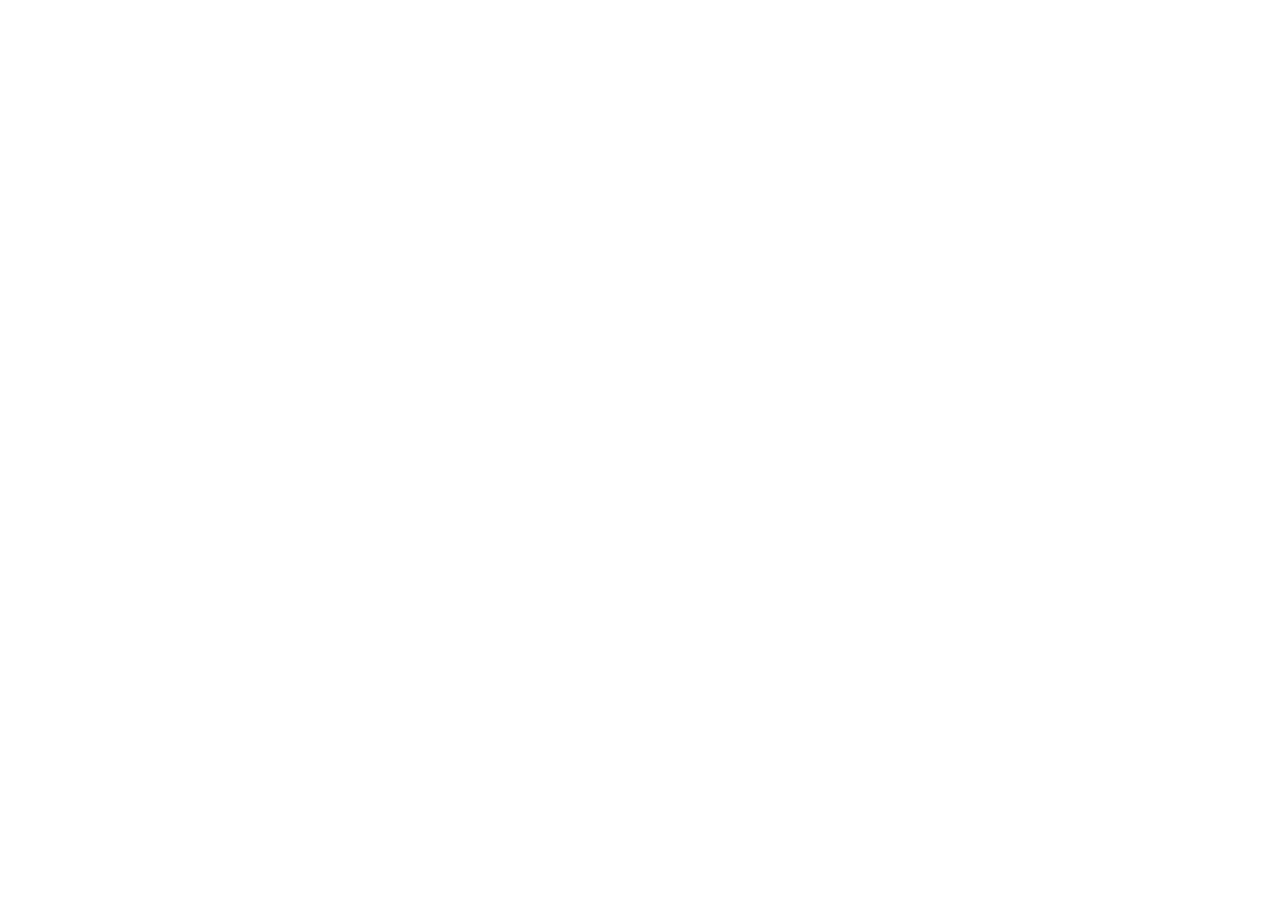
==== docs/site-dev.html @ 7d2084a1 "chore(site): scaffold new site + preserve legacy landing" ====
<!doctype html><html lang="en"><head>
<meta charset="utf-8"><meta name="viewport" content="width=device-width, initial-scale=1">
<title>chiketi — retro system monitor</title>
<link rel="stylesheet" href="site/site.css">
</head><body>
<div id="app"><!-- sections injected by build tasks --></div>
<script src="site/data.js"></script>
<script src="site/dashboard.js"></script>
<script src="site/site.js"></script>
</body></html>
---- docs/site/site.css ----
/* site.css — placeholder; filled in Task 4. */
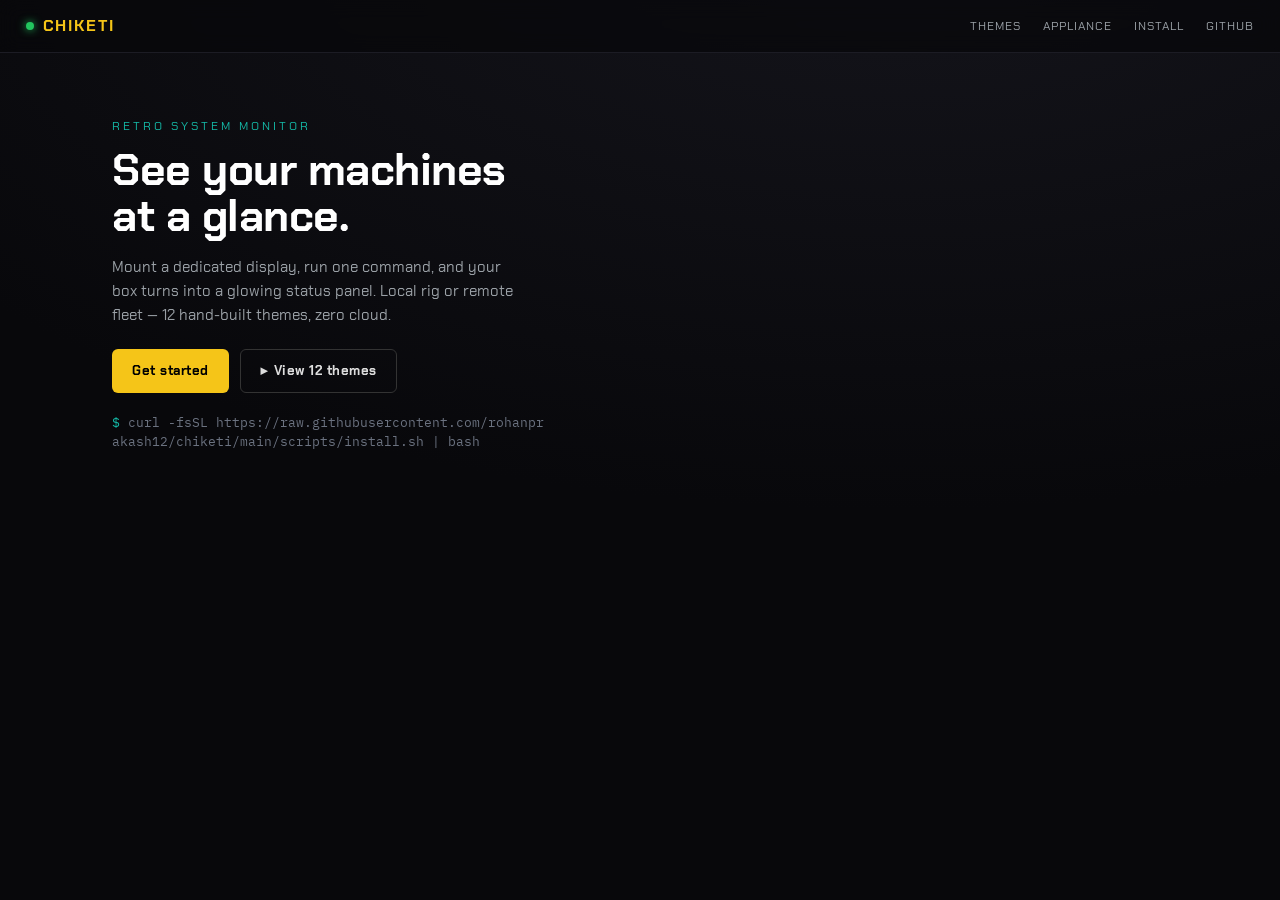
==== commit 06532125: "feat(site): sticky nav + hero shell Co-Authored-By: Claude Opus 4.8 (1M context) <noreply@anthropic." ====
--- a/docs/site-dev.html
+++ b/docs/site-dev.html
@@ -3,7 +3,38 @@
 <title>chiketi — retro system monitor</title>
 <link rel="stylesheet" href="site/site.css">
 </head><body>
-<div id="app"><!-- sections injected by build tasks --></div>
+<div id="app">
+
+  <!-- ── sticky nav ── -->
+  <nav class="nav">
+    <div class="nav__brand">
+      <span class="led led--pulse" aria-hidden="true"></span>
+      <span class="nav__wordmark">CHIKETI</span>
+    </div>
+    <div class="nav__links">
+      <a href="#themes">Themes</a>
+      <a href="#appliance">Appliance</a>
+      <a href="#install">Install</a>
+      <a href="https://github.com/rohanprakash12/chiketi" aria-label="chiketi on GitHub">GitHub</a>
+    </div>
+  </nav>
+
+  <!-- ── hero ── -->
+  <section id="hero" class="section">
+    <div class="hero-copy">
+      <div class="eyebrow">Retro system monitor</div>
+      <h1>See your machines<br>at a glance.</h1>
+      <p class="hero-sub">Mount a dedicated display, run one command, and your box turns into a glowing status panel. Local rig or remote fleet — 12 hand-built themes, zero cloud.</p>
+      <div class="hero-cta">
+        <a class="btn btn--primary" href="#install">Get started</a>
+        <a class="btn btn--ghost" href="#themes">&#9654; View 12 themes</a>
+      </div>
+      <div class="hero-install"><span class="prompt">$ </span>curl -fsSL https://raw.githubusercontent.com/rohanprakash12/chiketi/main/scripts/install.sh | bash</div>
+    </div>
+    <div class="hero-device" aria-hidden="true"><!-- device chassis + live dashboard added in next task --></div>
+  </section>
+
+</div>
 <script src="site/data.js"></script>
 <script src="site/dashboard.js"></script>
 <script src="site/site.js"></script>
--- a/docs/site/site.css
+++ b/docs/site/site.css
@@ -1 +1,268 @@
-/* site.css — placeholder; filled in Task 4. */
+@import url("dashboard.css");
+
+/* ============================================================
+   chiketi family site — base styles + design tokens
+   Art direction: "the dashboard, mounted in hardware" (A+C blend)
+   Hardware-dark palette; Chakra Petch display (from dashboard.css).
+   ============================================================ */
+
+/* ---- design tokens ---- */
+:root {
+  /* hardware-dark base */
+  --bg: #08080b;
+  --bg-2: #0e0e12;
+  --panel: #15151c;
+  --panel-2: #191920;
+  --line: #2a2a32;
+  --line-2: #1c1c24;
+
+  /* ink / text */
+  --ink: #f3f4f6;
+  --ink-strong: #ffffff;
+  --ink-2: #9aa0a6;
+  --ink-3: #6b7280;
+
+  /* product accent colors */
+  --gold: #F5C518;
+  --teal: #14b8a6;
+  --coral: #ff7a6b;
+  --green: #22c55e;
+
+  /* chassis / metal */
+  --metal-hi: #4c4c57;
+  --metal-edge: #3c3c46;
+
+  /* layout */
+  --maxw: 1100px;
+  --radius: 14px;
+  --radius-sm: 6px;
+
+  /* type */
+  --font-display: 'Chakra Petch', system-ui, -apple-system, Segoe UI, sans-serif;
+  --font-mono: ui-monospace, 'JetBrains Mono', 'IBM Plex Mono', 'Share Tech Mono', Menlo, Consolas, monospace;
+}
+
+/* ---- reset ---- */
+*, *::before, *::after { box-sizing: border-box; }
+
+html { scroll-behavior: smooth; }
+
+body {
+  margin: 0;
+  background:
+    radial-gradient(1200px 600px at 70% -10%, var(--panel), var(--bg));
+  background-attachment: fixed;
+  color: var(--ink);
+  font-family: var(--font-display);
+  font-size: 16px;
+  line-height: 1.5;
+  -webkit-font-smoothing: antialiased;
+  text-rendering: optimizeLegibility;
+  overflow-x: hidden;
+}
+
+img, svg { max-width: 100%; display: block; }
+
+a { color: inherit; text-decoration: none; }
+
+h1, h2, h3, p { margin: 0; }
+
+/* ---- section rhythm ---- */
+.section {
+  max-width: var(--maxw);
+  margin: 0 auto;
+  padding: 64px 22px;
+}
+
+/* ---- utility ---- */
+.mono { font-family: var(--font-mono); }
+
+.eyebrow {
+  font-size: 12px;
+  letter-spacing: 3px;
+  text-transform: uppercase;
+  color: var(--teal);
+}
+
+.label {
+  font-size: 11px;
+  letter-spacing: 2px;
+  text-transform: uppercase;
+  color: var(--ink-3);
+}
+
+/* status LED */
+.led {
+  width: 8px;
+  height: 8px;
+  border-radius: 50%;
+  display: inline-block;
+  background: var(--green);
+  box-shadow: 0 0 8px var(--green);
+}
+.led--gold { background: var(--gold); box-shadow: 0 0 8px var(--gold); }
+.led--teal { background: var(--teal); box-shadow: 0 0 8px var(--teal); }
+.led--off  { background: #3a3a42; box-shadow: none; }
+
+@keyframes led-pulse {
+  0%, 100% { opacity: 1; }
+  50%      { opacity: 0.45; }
+}
+.led--pulse { animation: led-pulse 2.4s ease-in-out infinite; }
+
+/* ============================================================
+   sticky nav — hardware strip with blur backdrop
+   ============================================================ */
+.nav {
+  position: sticky;
+  top: 0;
+  z-index: 50;
+  display: flex;
+  justify-content: space-between;
+  align-items: center;
+  gap: 16px;
+  padding: 14px 26px;
+  border-bottom: 1px solid var(--line-2);
+  background: rgba(8, 8, 11, 0.72);
+  -webkit-backdrop-filter: blur(10px);
+  backdrop-filter: blur(10px);
+}
+
+.nav__brand {
+  display: flex;
+  align-items: center;
+  gap: 9px;
+}
+.nav__wordmark {
+  color: var(--gold);
+  font-weight: 700;
+  letter-spacing: 2px;
+  font-size: 16px;
+}
+
+.nav__links {
+  display: flex;
+  align-items: center;
+  gap: 22px;
+}
+.nav__links a {
+  font-size: 12px;
+  letter-spacing: 1px;
+  text-transform: uppercase;
+  color: var(--ink-2);
+  transition: color 0.18s ease;
+}
+.nav__links a:hover,
+.nav__links a:focus-visible { color: var(--ink); }
+
+/* ============================================================
+   buttons
+   ============================================================ */
+.btn {
+  display: inline-flex;
+  align-items: center;
+  justify-content: center;
+  gap: 8px;
+  padding: 11px 19px;
+  border-radius: var(--radius-sm);
+  font-family: var(--font-display);
+  font-size: 13px;
+  font-weight: 700;
+  letter-spacing: 0.5px;
+  cursor: pointer;
+  border: 1px solid transparent;
+  transition: transform 0.15s ease, background 0.18s ease, border-color 0.18s ease;
+}
+.btn:hover { transform: translateY(-1px); }
+
+.btn--primary {
+  background: var(--gold);
+  color: #000;
+}
+.btn--primary:hover { background: #ffd23a; }
+
+.btn--ghost {
+  background: transparent;
+  color: #ddd;
+  border-color: #333;
+}
+.btn--ghost:hover { border-color: #555; color: var(--ink); }
+
+/* ============================================================
+   hero
+   ============================================================ */
+#hero {
+  display: grid;
+  grid-template-columns: 0.85fr 1.15fr;
+  gap: 34px;
+  align-items: center;
+}
+
+.hero-copy h1 {
+  margin-top: 12px;
+  font-size: 44px;
+  font-weight: 700;
+  line-height: 1.05;
+  color: var(--ink-strong);
+  letter-spacing: -0.5px;
+}
+
+.hero-copy .hero-sub {
+  margin-top: 16px;
+  max-width: 46ch;
+  color: var(--ink-2);
+  font-size: 15px;
+  line-height: 1.6;
+}
+
+.hero-cta {
+  margin-top: 22px;
+  display: flex;
+  flex-wrap: wrap;
+  gap: 11px;
+}
+
+.hero-install {
+  margin-top: 20px;
+  font-family: var(--font-mono);
+  font-size: 13px;
+  color: var(--ink-3);
+  word-break: break-all;
+}
+.hero-install .prompt { color: var(--teal); user-select: none; }
+
+/* device column placeholder — reserved for the chassis (Task 6) */
+.hero-device {
+  min-height: 320px;
+  border-radius: var(--radius);
+}
+
+/* ============================================================
+   accessibility / motion
+   ============================================================ */
+:focus-visible {
+  outline: 2px solid var(--gold);
+  outline-offset: 2px;
+  border-radius: 3px;
+}
+
+@media (prefers-reduced-motion: reduce) {
+  html { scroll-behavior: auto; }
+  *, *::before, *::after {
+    animation: none !important;
+    transition: none !important;
+  }
+}
+
+/* ============================================================
+   responsive (hero stacks; refined further in later tasks)
+   ============================================================ */
+@media (max-width: 820px) {
+  #hero {
+    grid-template-columns: 1fr;
+    gap: 26px;
+  }
+  .hero-copy h1 { font-size: 34px; }
+  .nav__links { gap: 14px; }
+  .section { padding: 44px 18px; }
+}
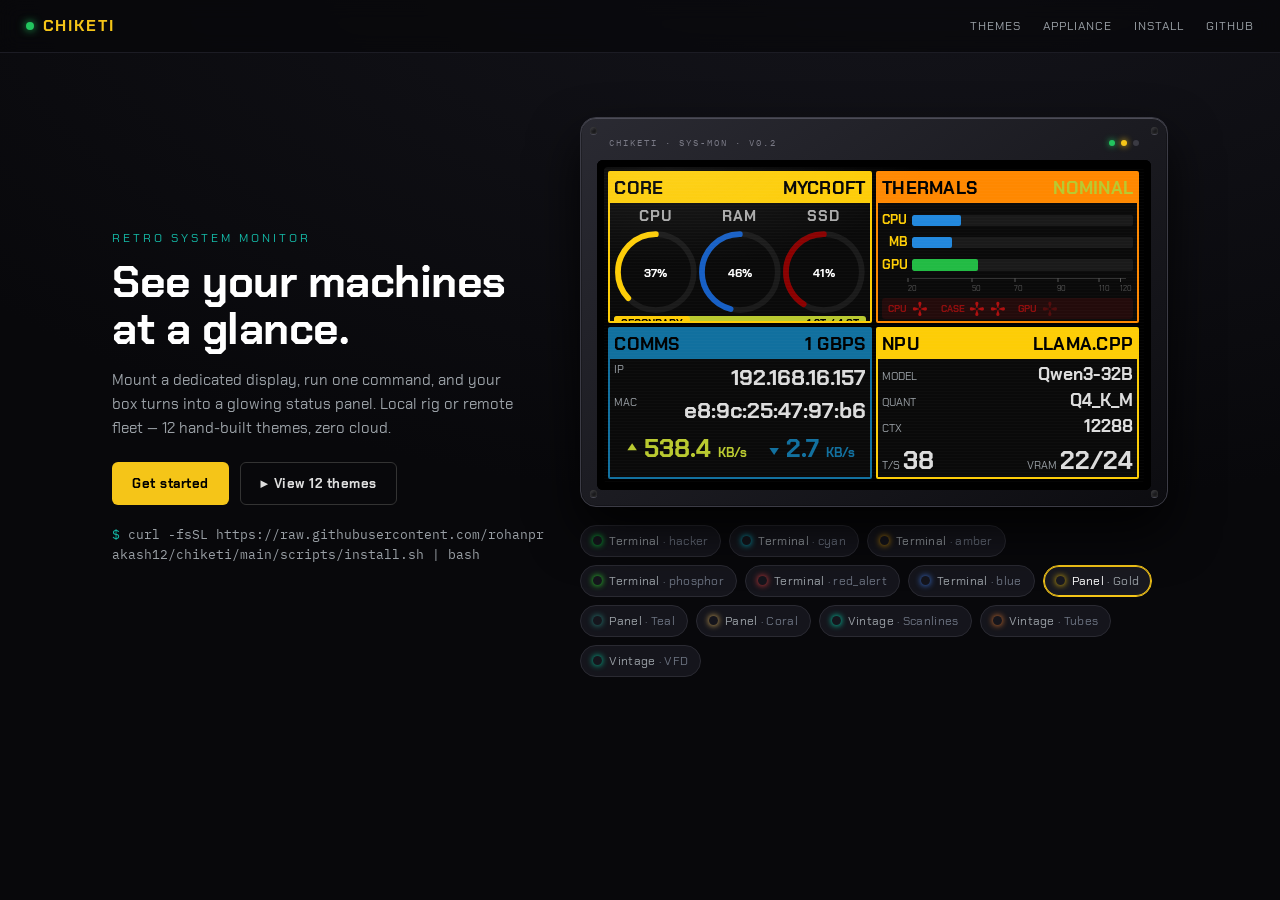
==== commit deaf15b2: "feat(site): hero device chassis with live theme-switchable dashboard Co-Authored-By: Claude Opus 4.8" ====
--- a/docs/site-dev.html
+++ b/docs/site-dev.html
@@ -31,7 +31,31 @@
       </div>
       <div class="hero-install"><span class="prompt">$ </span>curl -fsSL https://raw.githubusercontent.com/rohanprakash12/chiketi/main/scripts/install.sh | bash</div>
     </div>
-    <div class="hero-device" aria-hidden="true"><!-- device chassis + live dashboard added in next task --></div>
+    <div class="hero-device">
+      <!-- device chassis framing a live dashboard -->
+      <div class="chassis">
+        <span class="screw screw--tl" aria-hidden="true"></span>
+        <span class="screw screw--tr" aria-hidden="true"></span>
+        <span class="screw screw--bl" aria-hidden="true"></span>
+        <span class="screw screw--br" aria-hidden="true"></span>
+
+        <div class="bezel-strip">
+          <span class="bezel-brand mono">CHIKETI &middot; SYS-MON &middot; v0.2</span>
+          <span class="bezel-leds" aria-hidden="true">
+            <span class="led led--bezel led--green"></span>
+            <span class="led led--bezel led--gold"></span>
+            <span class="led led--bezel led--off"></span>
+          </span>
+        </div>
+
+        <div class="screen">
+          <div class="screen-frame"><div id="hero-display" role="img" aria-label="Live chiketi dashboard preview"></div></div>
+          <div class="glass" aria-hidden="true"></div>
+        </div>
+      </div>
+
+      <div class="theme-chips" role="group" aria-label="Switch dashboard theme"><!-- chips injected by site.js --></div>
+    </div>
   </section>
 
 </div>
--- a/docs/site/site.css
+++ b/docs/site/site.css
@@ -226,16 +226,143 @@
   margin-top: 20px;
   font-family: var(--font-mono);
   font-size: 13px;
-  color: var(--ink-3);
+  color: var(--ink-2);
   word-break: break-all;
 }
 .hero-install .prompt { color: var(--teal); user-select: none; }
 
-/* device column placeholder — reserved for the chassis (Task 6) */
+/* device column holds the chassis + theme chips */
 .hero-device {
-  min-height: 320px;
-  border-radius: var(--radius);
-}
+  min-width: 0;
+}
+
+/* ============================================================
+   device chassis — brushed-metal bezel framing a live dashboard
+   ============================================================ */
+.chassis {
+  position: relative;
+  background: linear-gradient(145deg, #2a2a32, #0c0c10);
+  border: 1px solid var(--metal-edge);
+  border-radius: 16px;
+  padding: 16px;
+  box-shadow:
+    inset 0 1px 0 var(--metal-hi),
+    inset 0 0 0 1px #00000040,
+    0 24px 50px #000000cc;
+}
+
+/* corner screws */
+.screw {
+  position: absolute;
+  width: 7px;
+  height: 7px;
+  border-radius: 50%;
+  background: radial-gradient(circle at 35% 30%, #2a2a2f, #060608 70%);
+  box-shadow: inset 0 0 3px #555, 0 1px 0 #4a4a55;
+}
+.screw--tl { top: 9px; left: 9px; }
+.screw--tr { top: 9px; right: 9px; }
+.screw--bl { bottom: 9px; left: 9px; }
+.screw--br { bottom: 9px; right: 9px; }
+
+/* bezel strip — brand + status LEDs */
+.bezel-strip {
+  display: flex;
+  justify-content: space-between;
+  align-items: center;
+  padding: 2px 12px 10px;
+}
+.bezel-brand {
+  font-size: 9px;
+  letter-spacing: 2px;
+  color: #7a7a86;
+  text-transform: uppercase;
+}
+.bezel-leds {
+  display: flex;
+  gap: 6px;
+  align-items: center;
+}
+.led--bezel { width: 6px; height: 6px; }
+.led--green { background: var(--green); box-shadow: 0 0 6px var(--green); }
+.led--gold  { background: var(--gold);  box-shadow: 0 0 6px var(--gold); }
+
+/* the inset screen */
+.screen {
+  position: relative;
+  background: #000;
+  border-radius: var(--radius-sm);
+  padding: 7px;
+  box-shadow: inset 0 0 0 2px #000, inset 0 0 26px #000;
+}
+
+/* CRITICAL: sized by the device width so the cqw-based dashboard scales.
+   No fixed pixel width here — the container query unit follows .hero-device. */
+.screen .screen-frame {
+  width: 100%;
+  aspect-ratio: 1024 / 600;
+  height: auto;
+  container-type: inline-size;
+  overflow: hidden;
+  border-radius: 4px;
+  position: relative;
+}
+.screen .screen-frame > #hero-display {
+  width: 100%;
+  height: 100%;
+}
+
+/* glass overlay: faint scanlines + corner highlight */
+.glass {
+  position: absolute;
+  inset: 7px;
+  border-radius: 4px;
+  pointer-events: none;
+  background:
+    repeating-linear-gradient(#0000 0 2px, #ffffff05 2px 3px),
+    radial-gradient(120% 80% at 12% 0%, #ffffff14, transparent 40%);
+}
+
+/* ============================================================
+   theme chips — re-render the device on click
+   ============================================================ */
+.theme-chips {
+  display: flex;
+  flex-wrap: wrap;
+  gap: 8px;
+  margin-top: 18px;
+}
+.chip {
+  display: inline-flex;
+  align-items: center;
+  gap: 7px;
+  padding: 7px 12px;
+  border-radius: 999px;
+  background: var(--panel);
+  border: 1px solid var(--line);
+  color: var(--ink-2);
+  font-family: var(--font-display);
+  font-size: 12px;
+  letter-spacing: 0.3px;
+  cursor: pointer;
+  transition: border-color 0.16s ease, color 0.16s ease, background 0.16s ease;
+}
+.chip:hover { border-color: #44444f; color: var(--ink); }
+.chip__dot {
+  width: 9px;
+  height: 9px;
+  border-radius: 50%;
+  flex: 0 0 auto;
+  box-shadow: 0 0 6px currentColor;
+}
+.chip__var { color: var(--ink-3); }
+.chip.active {
+  color: var(--ink-strong);
+  background: var(--panel-2);
+  border-color: var(--gold);
+  box-shadow: 0 0 0 1px var(--gold) inset;
+}
+.chip.active .chip__var { color: var(--ink-2); }
 
 /* ============================================================
    accessibility / motion
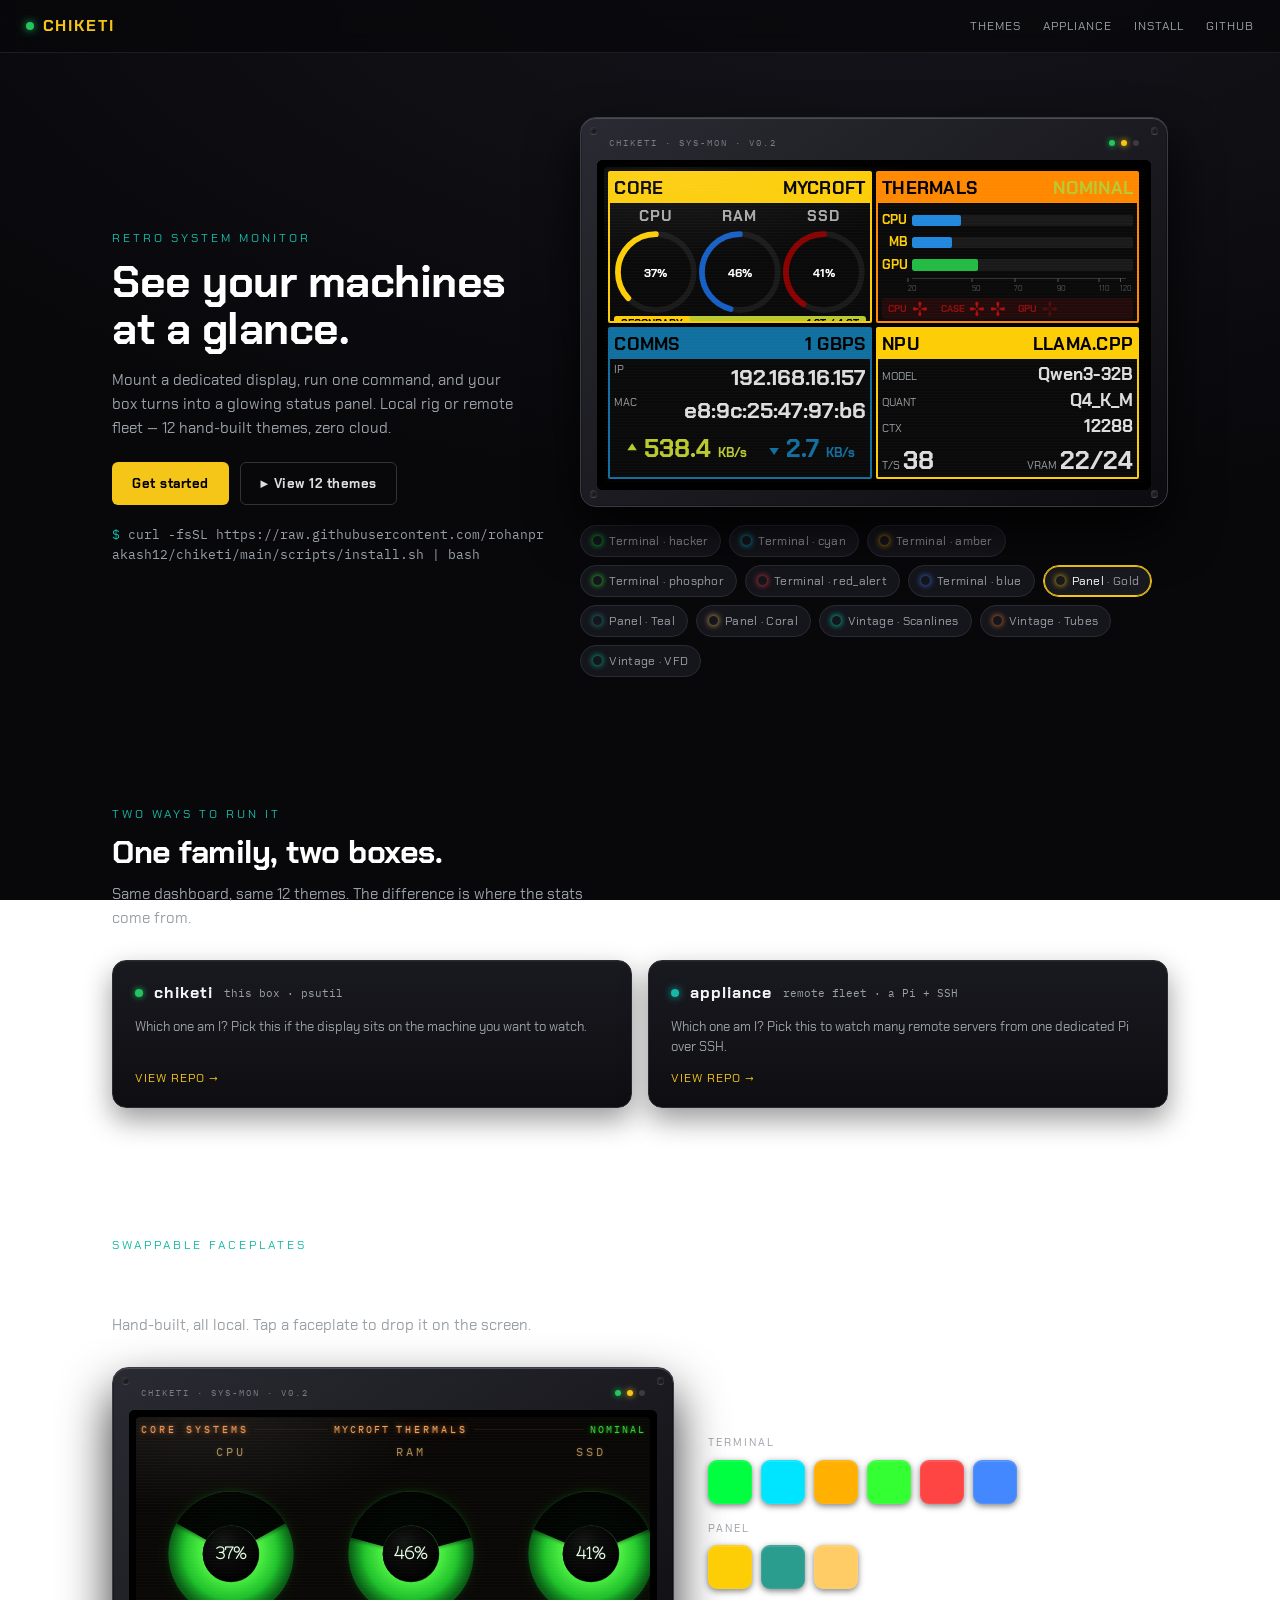
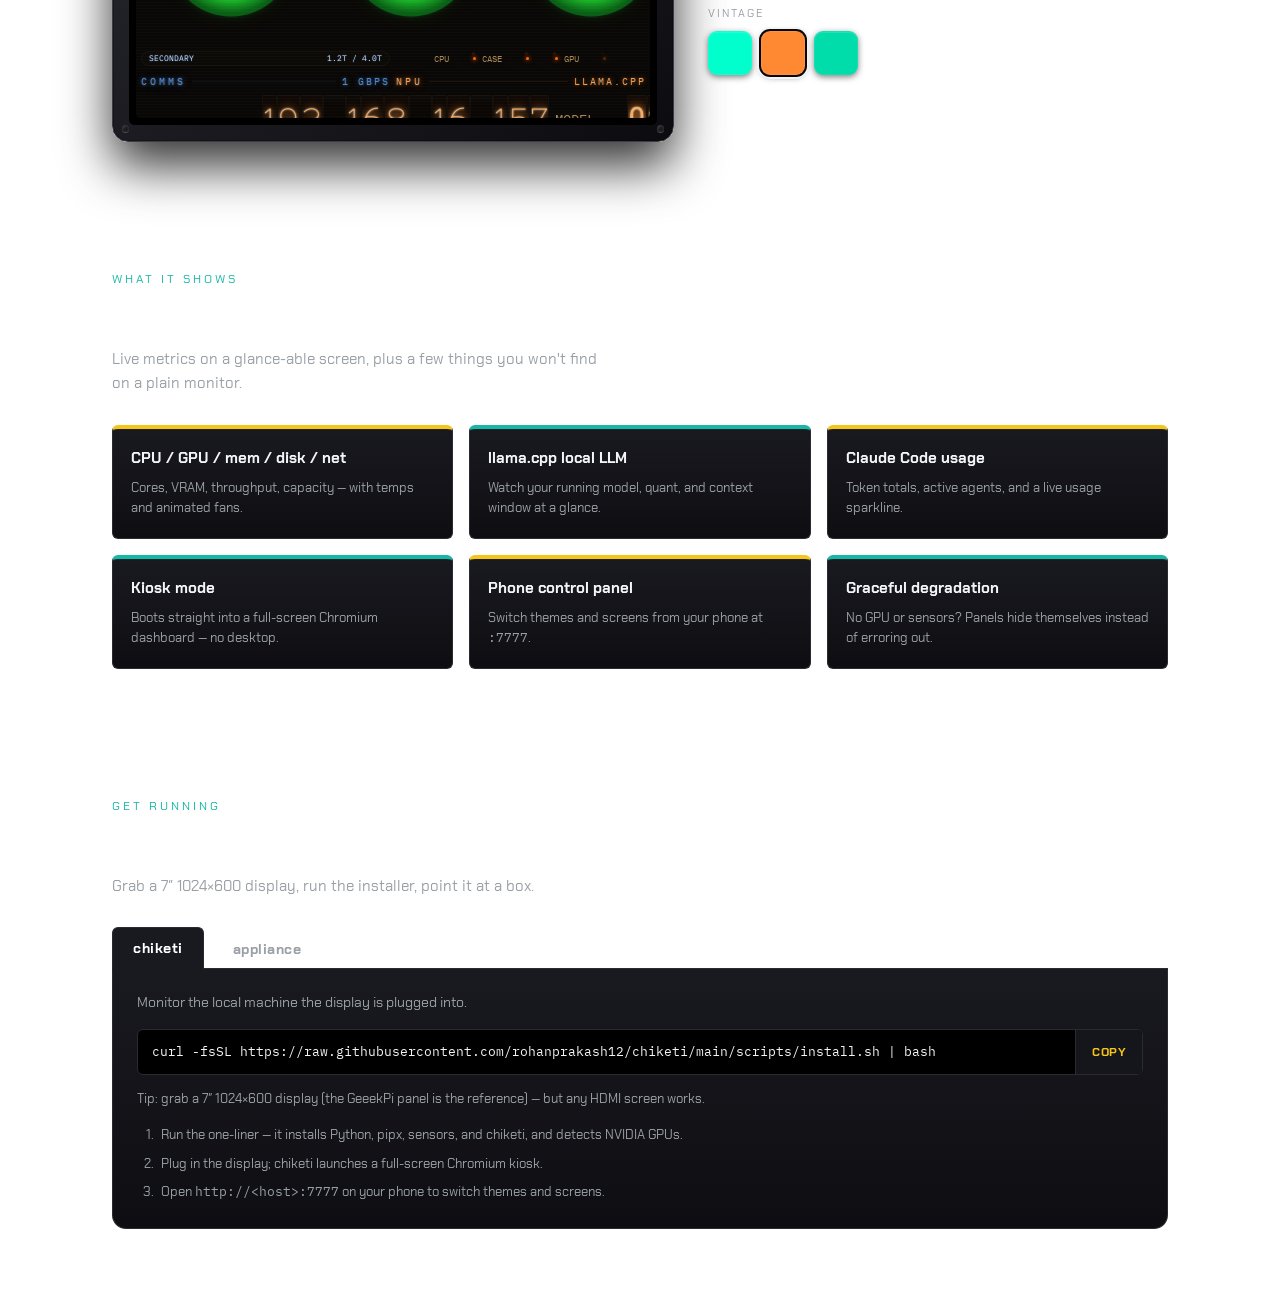
==== commit d97a4a00: "feat(site): tabbed install section Co-Authored-By: Claude Opus 4.8 (1M context) <noreply@anthropic.c" ====
--- a/docs/site-dev.html
+++ b/docs/site-dev.html
@@ -58,6 +58,149 @@
     </div>
   </section>
 
+  <!-- ── product family ── -->
+  <section id="appliance" class="section family">
+    <div class="family__head">
+      <div class="eyebrow">Two ways to run it</div>
+      <h2 class="section__title">One family, two boxes.</h2>
+      <p class="section__lead">Same dashboard, same 12 themes. The difference is where the stats come from.</p>
+    </div>
+
+    <div class="family__grid">
+      <a class="unit" href="https://github.com/rohanprakash12/chiketi">
+        <div class="unit__top">
+          <span class="led led--green" aria-hidden="true"></span>
+          <span class="unit__name">chiketi</span>
+          <span class="unit__tag mono">this box &middot; psutil</span>
+        </div>
+        <p class="unit__hint">Which one am I? Pick this if the display sits on the machine you want to watch.</p>
+        <span class="unit__cta">View repo &rarr;</span>
+      </a>
+
+      <a class="unit" href="https://github.com/rohanprakash12/chiketi-appliance">
+        <div class="unit__top">
+          <span class="led led--teal" aria-hidden="true"></span>
+          <span class="unit__name">appliance</span>
+          <span class="unit__tag mono">remote fleet &middot; a Pi + SSH</span>
+        </div>
+        <p class="unit__hint">Which one am I? Pick this to watch many remote servers from one dedicated Pi over SSH.</p>
+        <span class="unit__cta">View repo &rarr;</span>
+      </a>
+    </div>
+  </section>
+
+  <!-- ── theme gallery ── -->
+  <section id="themes" class="section gallery">
+    <div class="gallery__head">
+      <div class="eyebrow">Swappable faceplates</div>
+      <h2 class="section__title">12 themes &middot; 3 families.</h2>
+      <p class="section__lead">Hand-built, all local. Tap a faceplate to drop it on the screen.</p>
+    </div>
+
+    <div class="gallery__body">
+      <div class="gallery-device">
+        <div class="chassis">
+          <span class="screw screw--tl" aria-hidden="true"></span>
+          <span class="screw screw--tr" aria-hidden="true"></span>
+          <span class="screw screw--bl" aria-hidden="true"></span>
+          <span class="screw screw--br" aria-hidden="true"></span>
+          <div class="bezel-strip">
+            <span class="bezel-brand mono">CHIKETI &middot; SYS-MON &middot; v0.2</span>
+            <span class="bezel-leds" aria-hidden="true">
+              <span class="led led--bezel led--green"></span>
+              <span class="led led--bezel led--gold"></span>
+              <span class="led led--bezel led--off"></span>
+            </span>
+          </div>
+          <div class="screen">
+            <div class="screen-frame"><div id="gallery-display" role="img" aria-label="Theme gallery dashboard preview"></div></div>
+            <div class="glass" aria-hidden="true"></div>
+          </div>
+        </div>
+      </div>
+
+      <div class="swatches" role="group" aria-label="Choose a dashboard theme"><!-- swatches injected by site.js --></div>
+    </div>
+  </section>
+
+  <!-- ── what it shows ── -->
+  <section id="features" class="section features">
+    <div class="features__head">
+      <div class="eyebrow">What it shows</div>
+      <h2 class="section__title">Everything your box is doing.</h2>
+      <p class="section__lead">Live metrics on a glance-able screen, plus a few things you won't find on a plain monitor.</p>
+    </div>
+
+    <div class="features__grid">
+      <article class="feat feat--gold">
+        <h3 class="feat__title">CPU / GPU / mem / disk / net</h3>
+        <p class="feat__line">Cores, VRAM, throughput, capacity &mdash; with temps and animated fans.</p>
+      </article>
+      <article class="feat feat--teal">
+        <h3 class="feat__title">llama.cpp local LLM</h3>
+        <p class="feat__line">Watch your running model, quant, and context window at a glance.</p>
+      </article>
+      <article class="feat feat--gold">
+        <h3 class="feat__title">Claude Code usage</h3>
+        <p class="feat__line">Token totals, active agents, and a live usage sparkline.</p>
+      </article>
+      <article class="feat feat--teal">
+        <h3 class="feat__title">Kiosk mode</h3>
+        <p class="feat__line">Boots straight into a full-screen Chromium dashboard &mdash; no desktop.</p>
+      </article>
+      <article class="feat feat--gold">
+        <h3 class="feat__title">Phone control panel</h3>
+        <p class="feat__line">Switch themes and screens from your phone at <span class="mono">:7777</span>.</p>
+      </article>
+      <article class="feat feat--teal">
+        <h3 class="feat__title">Graceful degradation</h3>
+        <p class="feat__line">No GPU or sensors? Panels hide themselves instead of erroring out.</p>
+      </article>
+    </div>
+  </section>
+
+  <!-- ── install ── -->
+  <section id="install" class="section install">
+    <div class="install__head">
+      <div class="eyebrow">Get running</div>
+      <h2 class="section__title">One command, then a screen.</h2>
+      <p class="section__lead">Grab a 7&Prime; 1024&times;600 display, run the installer, point it at a box.</p>
+    </div>
+
+    <div class="tabs" role="tablist" aria-label="Choose what to install">
+      <button class="tab active" role="tab" id="tab-chiketi" aria-selected="true" aria-controls="panel-chiketi" data-panel="panel-chiketi" type="button">chiketi</button>
+      <button class="tab" role="tab" id="tab-appliance" aria-selected="false" aria-controls="panel-appliance" data-panel="panel-appliance" type="button" tabindex="-1">appliance</button>
+    </div>
+
+    <div class="tab-panel" id="panel-chiketi" role="tabpanel" aria-labelledby="tab-chiketi" tabindex="0">
+      <p class="tab-panel__lead">Monitor the local machine the display is plugged into.</p>
+      <div class="cmd">
+        <code class="cmd__code mono">curl -fsSL https://raw.githubusercontent.com/rohanprakash12/chiketi/main/scripts/install.sh | bash</code>
+        <button class="cmd__copy" type="button" data-copy="curl -fsSL https://raw.githubusercontent.com/rohanprakash12/chiketi/main/scripts/install.sh | bash">Copy</button>
+      </div>
+      <p class="nudge">Tip: grab a 7&Prime; 1024&times;600 display (the GeeekPi panel is the reference) &mdash; but any HDMI screen works.</p>
+      <ol class="steps">
+        <li>Run the one-liner &mdash; it installs Python, pipx, sensors, and chiketi, and detects NVIDIA GPUs.</li>
+        <li>Plug in the display; chiketi launches a full-screen Chromium kiosk.</li>
+        <li>Open <span class="mono">http://&lt;host&gt;:7777</span> on your phone to switch themes and screens.</li>
+      </ol>
+    </div>
+
+    <div class="tab-panel" id="panel-appliance" role="tabpanel" aria-labelledby="tab-appliance" tabindex="0" hidden>
+      <p class="tab-panel__lead">Run on a Raspberry Pi and watch remote servers over SSH &mdash; nothing to install on them.</p>
+      <div class="cmd">
+        <code class="cmd__code mono">curl -fsSL https://raw.githubusercontent.com/rohanprakash12/chiketi-appliance/main/scripts/install.sh | bash</code>
+        <button class="cmd__copy" type="button" data-copy="curl -fsSL https://raw.githubusercontent.com/rohanprakash12/chiketi-appliance/main/scripts/install.sh | bash">Copy</button>
+      </div>
+      <p class="nudge">Tip: grab a 7&Prime; 1024&times;600 display for the Pi &mdash; the dashboard renders on its HDMI out.</p>
+      <ol class="steps">
+        <li>Run the one-liner on a Raspberry Pi (or any Debian/Ubuntu box).</li>
+        <li>Run <span class="mono">chiketi-appliance</span>; a browser setup wizard opens on port 7777.</li>
+        <li>Add servers, drop in an SSH key, pick a theme &mdash; then start monitoring.</li>
+      </ol>
+    </div>
+  </section>
+
 </div>
 <script src="site/data.js"></script>
 <script src="site/dashboard.js"></script>
--- a/docs/site/site.css
+++ b/docs/site/site.css
@@ -355,7 +355,7 @@
   flex: 0 0 auto;
   box-shadow: 0 0 6px currentColor;
 }
-.chip__var { color: var(--ink-3); }
+.chip__var { color: var(--ink-2); } /* #9aa0a6 ≥4.5:1 on chip bg (was #6b7280, 3.76:1) */
 .chip.active {
   color: var(--ink-strong);
   background: var(--panel-2);
@@ -380,6 +380,273 @@
     transition: none !important;
   }
 }
+
+/* ============================================================
+   shared section headings
+   ============================================================ */
+.section__title {
+  margin-top: 12px;
+  font-size: 32px;
+  font-weight: 700;
+  line-height: 1.1;
+  color: var(--ink-strong);
+  letter-spacing: -0.5px;
+}
+.section__lead {
+  margin-top: 12px;
+  max-width: 56ch;
+  color: var(--ink-2);
+  font-size: 15px;
+  line-height: 1.6;
+}
+
+/* ============================================================
+   Task 7 — product family
+   ============================================================ */
+.family__grid {
+  margin-top: 30px;
+  display: grid;
+  grid-template-columns: 1fr 1fr;
+  gap: 16px;
+}
+.unit {
+  display: flex;
+  flex-direction: column;
+  gap: 12px;
+  background: linear-gradient(var(--panel-2), var(--bg-2));
+  border: 1px solid var(--line);
+  border-radius: var(--radius);
+  padding: 20px 22px;
+  box-shadow: inset 0 1px 0 #ffffff0a, 0 12px 28px #00000066;
+  transition: border-color 0.18s ease, transform 0.15s ease;
+}
+.unit:hover,
+.unit:focus-visible {
+  border-color: #44444f;
+  transform: translateY(-2px);
+}
+.unit__top {
+  display: flex;
+  align-items: center;
+  gap: 11px;
+}
+.unit__name {
+  font-size: 16px;
+  font-weight: 700;
+  letter-spacing: 1px;
+  color: var(--ink);
+}
+.unit__tag {
+  font-size: 11px;
+  color: var(--ink-2);
+}
+.unit__hint {
+  color: var(--ink-2);
+  font-size: 13px;
+  line-height: 1.55;
+}
+.unit__cta {
+  margin-top: auto;
+  font-size: 12px;
+  letter-spacing: 1px;
+  text-transform: uppercase;
+  color: var(--gold);
+}
+
+/* ============================================================
+   Task 8 — theme gallery
+   ============================================================ */
+.gallery__body {
+  margin-top: 30px;
+  display: grid;
+  grid-template-columns: 1.1fr 0.9fr;
+  gap: 34px;
+  align-items: center;
+}
+.gallery-device { min-width: 0; }
+.gallery-device .screen .screen-frame > #gallery-display {
+  width: 100%;
+  height: 100%;
+}
+
+.swatches {
+  display: flex;
+  flex-direction: column;
+  gap: 16px;
+}
+.swatch-group__label {
+  font-size: 11px;
+  letter-spacing: 2px;
+  text-transform: uppercase;
+  color: var(--ink-2);
+  margin-bottom: 9px;
+}
+.swatch-group__row {
+  display: flex;
+  flex-wrap: wrap;
+  gap: 9px;
+}
+.swatch {
+  position: relative;
+  width: 44px;
+  height: 44px;
+  min-width: 44px;
+  min-height: 44px;
+  border-radius: 9px;
+  border: 1px solid #ffffff14;
+  cursor: pointer;
+  padding: 0;
+  box-shadow: inset 0 1px 0 #ffffff22, 0 2px 6px #00000080;
+  transition: transform 0.14s ease, box-shadow 0.16s ease;
+}
+.swatch:hover { transform: translateY(-2px); }
+.swatch.active {
+  box-shadow: 0 0 0 2px var(--bg), 0 0 0 4px var(--ink), 0 2px 6px #00000080;
+}
+.swatch__name {
+  position: absolute;
+  inset: auto 0 -18px 0;
+  font-size: 9px;
+  letter-spacing: 0.4px;
+  color: var(--ink-2);
+  text-align: center;
+  white-space: nowrap;
+  opacity: 0;
+}
+
+/* ============================================================
+   Task 9 — features grid
+   ============================================================ */
+.features__grid {
+  margin-top: 30px;
+  display: grid;
+  grid-template-columns: repeat(3, 1fr);
+  gap: 16px;
+}
+.feat {
+  background: linear-gradient(var(--panel-2), var(--bg-2));
+  border: 1px solid var(--line);
+  border-top: 4px solid var(--line);
+  border-radius: var(--radius-sm);
+  padding: 18px 18px 20px;
+  box-shadow: inset 0 1px 0 #ffffff08;
+}
+.feat--gold { border-top-color: var(--gold); }
+.feat--teal { border-top-color: var(--teal); }
+.feat__title {
+  font-size: 15px;
+  font-weight: 700;
+  color: var(--ink);
+}
+.feat__line {
+  margin-top: 8px;
+  font-size: 13px;
+  line-height: 1.55;
+  color: var(--ink-2);
+}
+
+/* ============================================================
+   Task 10 — tabbed install
+   ============================================================ */
+.tabs {
+  margin-top: 28px;
+  display: flex;
+  gap: 8px;
+  border-bottom: 1px solid var(--line);
+}
+.tab {
+  appearance: none;
+  background: transparent;
+  border: 1px solid transparent;
+  border-bottom: none;
+  border-radius: var(--radius-sm) var(--radius-sm) 0 0;
+  padding: 11px 20px;
+  font-family: var(--font-display);
+  font-size: 14px;
+  font-weight: 700;
+  letter-spacing: 0.5px;
+  color: var(--ink-2);
+  cursor: pointer;
+  transform: translateY(1px);
+  transition: color 0.16s ease, background 0.16s ease;
+}
+.tab:hover { color: var(--ink); }
+.tab.active {
+  color: var(--ink-strong);
+  background: var(--panel-2);
+  border-color: var(--line);
+  border-bottom: 1px solid var(--panel-2);
+}
+
+.tab-panel {
+  background: linear-gradient(var(--panel-2), var(--bg-2));
+  border: 1px solid var(--line);
+  border-top: none;
+  border-radius: 0 0 var(--radius) var(--radius);
+  padding: 22px 24px 26px;
+}
+.tab-panel__lead {
+  color: var(--ink-2);
+  font-size: 14px;
+  line-height: 1.6;
+}
+.cmd {
+  margin-top: 16px;
+  display: flex;
+  align-items: stretch;
+  gap: 0;
+  background: #000;
+  border: 1px solid var(--line);
+  border-radius: var(--radius-sm);
+  overflow: hidden;
+}
+.cmd__code {
+  flex: 1 1 auto;
+  min-width: 0;
+  padding: 12px 14px;
+  font-size: 13px;
+  color: var(--ink);
+  overflow-x: auto;
+  white-space: nowrap;
+  display: flex;
+  align-items: center;
+}
+.cmd__copy {
+  flex: 0 0 auto;
+  appearance: none;
+  border: none;
+  border-left: 1px solid var(--line);
+  background: var(--panel);
+  color: var(--gold);
+  font-family: var(--font-display);
+  font-size: 12px;
+  font-weight: 700;
+  letter-spacing: 0.5px;
+  text-transform: uppercase;
+  padding: 0 16px;
+  cursor: pointer;
+  transition: background 0.16s ease, color 0.16s ease;
+}
+.cmd__copy:hover { background: var(--panel-2); }
+.cmd__copy.copied { color: var(--green); }
+
+.nudge {
+  margin-top: 14px;
+  font-size: 13px;
+  color: var(--ink-2);
+  line-height: 1.55;
+}
+.steps {
+  margin: 16px 0 0;
+  padding-left: 20px;
+  display: flex;
+  flex-direction: column;
+  gap: 9px;
+  color: var(--ink-2);
+  font-size: 13px;
+  line-height: 1.5;
+}
+.steps li { padding-left: 4px; }
 
 /* ============================================================
    responsive (hero stacks; refined further in later tasks)
@@ -392,4 +659,12 @@
   .hero-copy h1 { font-size: 34px; }
   .nav__links { gap: 14px; }
   .section { padding: 44px 18px; }
-}
+
+  .family__grid { grid-template-columns: 1fr; }
+  .gallery__body { grid-template-columns: 1fr; gap: 26px; }
+  .features__grid { grid-template-columns: 1fr 1fr; }
+}
+
+@media (max-width: 560px) {
+  .features__grid { grid-template-columns: 1fr; }
+}
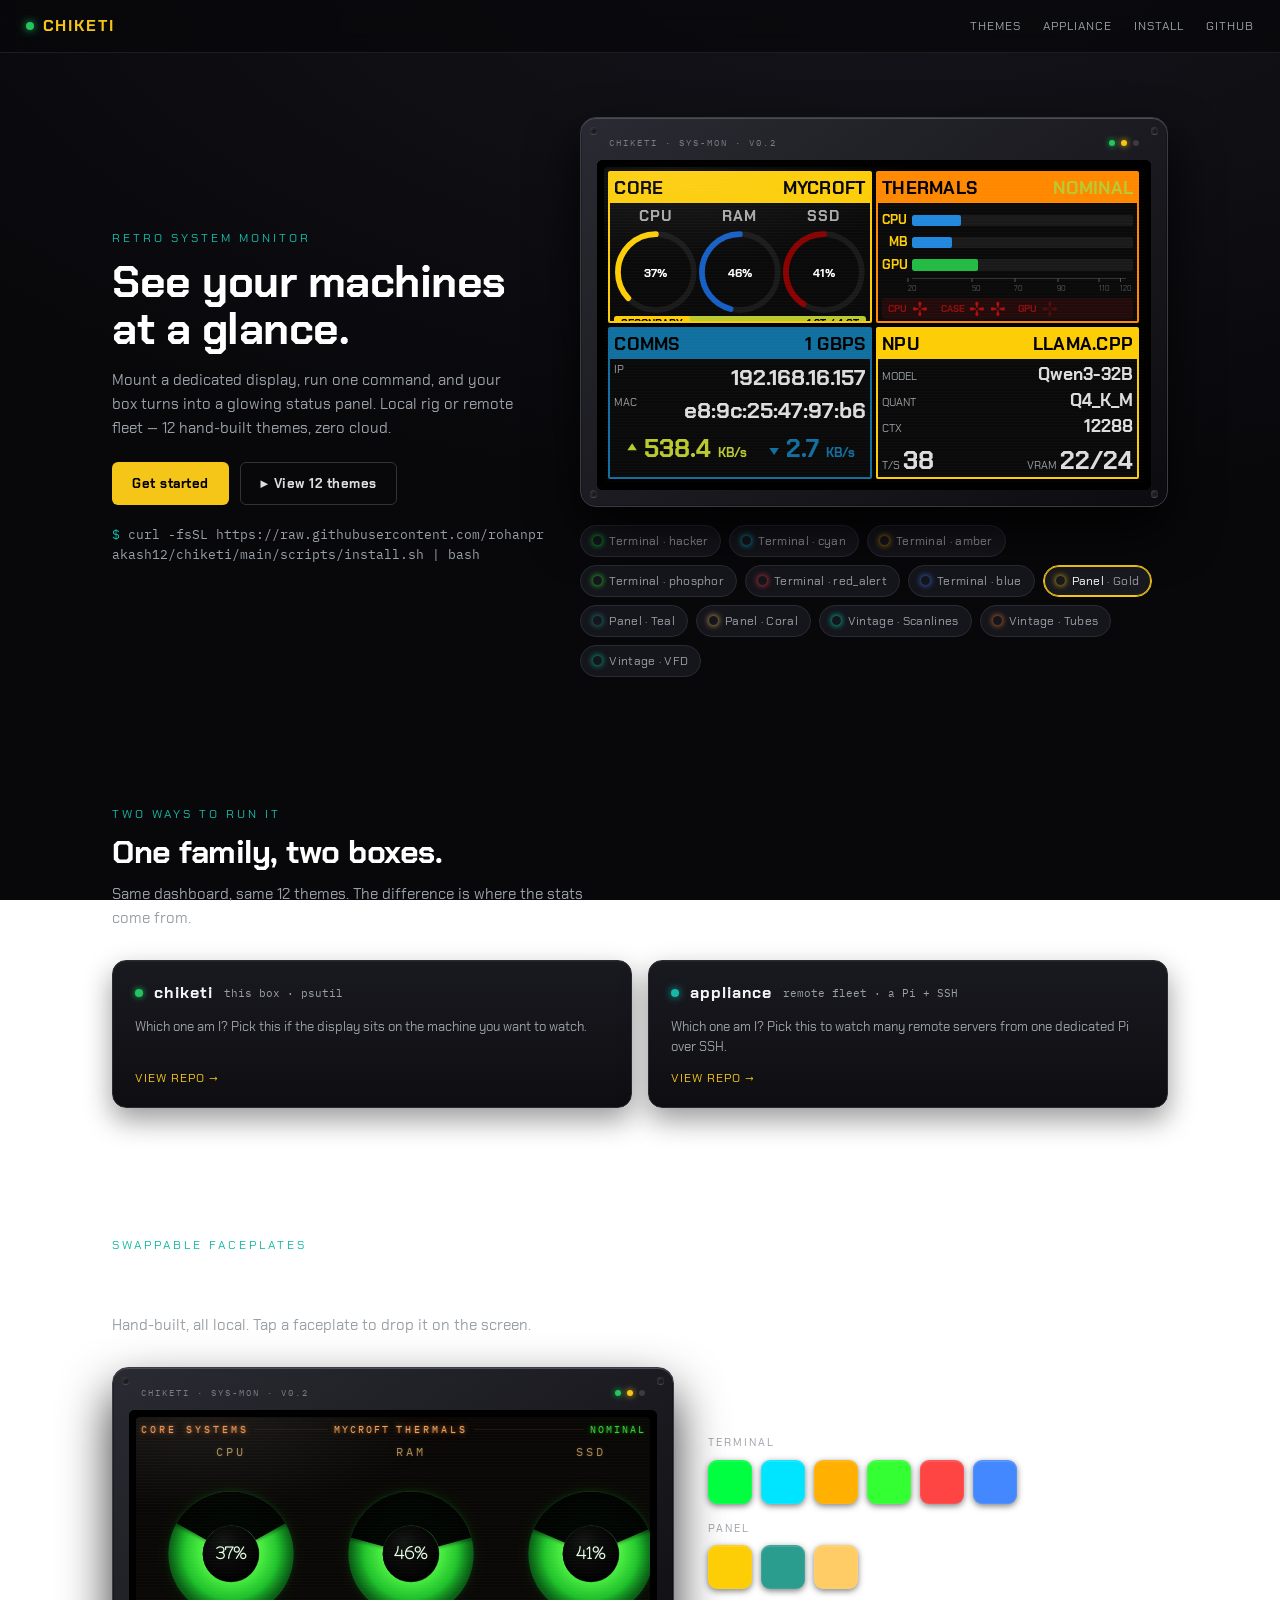
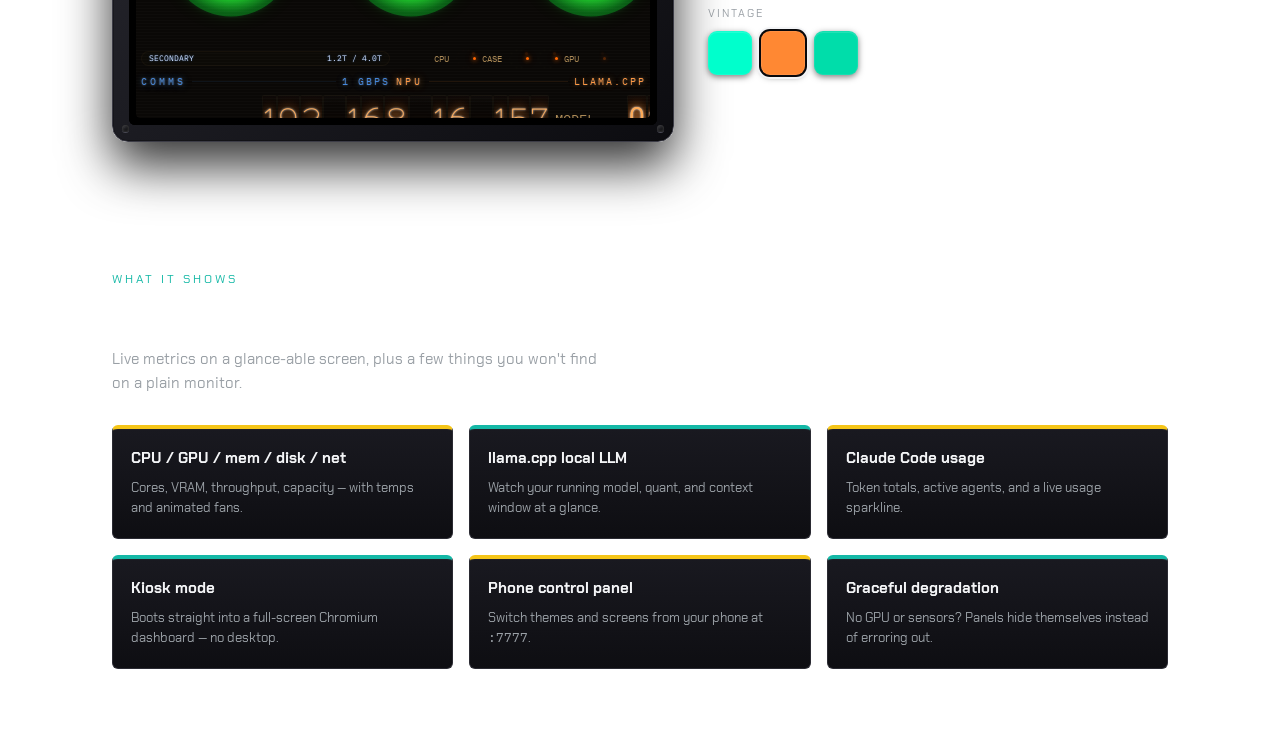
==== commit 356091b5: "feat(site): features / what-it-shows section Co-Authored-By: Claude Opus 4.8 (1M context) <noreply@a" ====
--- a/docs/site-dev.html
+++ b/docs/site-dev.html
@@ -159,48 +159,6 @@
     </div>
   </section>
 
-  <!-- ── install ── -->
-  <section id="install" class="section install">
-    <div class="install__head">
-      <div class="eyebrow">Get running</div>
-      <h2 class="section__title">One command, then a screen.</h2>
-      <p class="section__lead">Grab a 7&Prime; 1024&times;600 display, run the installer, point it at a box.</p>
-    </div>
-
-    <div class="tabs" role="tablist" aria-label="Choose what to install">
-      <button class="tab active" role="tab" id="tab-chiketi" aria-selected="true" aria-controls="panel-chiketi" data-panel="panel-chiketi" type="button">chiketi</button>
-      <button class="tab" role="tab" id="tab-appliance" aria-selected="false" aria-controls="panel-appliance" data-panel="panel-appliance" type="button" tabindex="-1">appliance</button>
-    </div>
-
-    <div class="tab-panel" id="panel-chiketi" role="tabpanel" aria-labelledby="tab-chiketi" tabindex="0">
-      <p class="tab-panel__lead">Monitor the local machine the display is plugged into.</p>
-      <div class="cmd">
-        <code class="cmd__code mono">curl -fsSL https://raw.githubusercontent.com/rohanprakash12/chiketi/main/scripts/install.sh | bash</code>
-        <button class="cmd__copy" type="button" data-copy="curl -fsSL https://raw.githubusercontent.com/rohanprakash12/chiketi/main/scripts/install.sh | bash">Copy</button>
-      </div>
-      <p class="nudge">Tip: grab a 7&Prime; 1024&times;600 display (the GeeekPi panel is the reference) &mdash; but any HDMI screen works.</p>
-      <ol class="steps">
-        <li>Run the one-liner &mdash; it installs Python, pipx, sensors, and chiketi, and detects NVIDIA GPUs.</li>
-        <li>Plug in the display; chiketi launches a full-screen Chromium kiosk.</li>
-        <li>Open <span class="mono">http://&lt;host&gt;:7777</span> on your phone to switch themes and screens.</li>
-      </ol>
-    </div>
-
-    <div class="tab-panel" id="panel-appliance" role="tabpanel" aria-labelledby="tab-appliance" tabindex="0" hidden>
-      <p class="tab-panel__lead">Run on a Raspberry Pi and watch remote servers over SSH &mdash; nothing to install on them.</p>
-      <div class="cmd">
-        <code class="cmd__code mono">curl -fsSL https://raw.githubusercontent.com/rohanprakash12/chiketi-appliance/main/scripts/install.sh | bash</code>
-        <button class="cmd__copy" type="button" data-copy="curl -fsSL https://raw.githubusercontent.com/rohanprakash12/chiketi-appliance/main/scripts/install.sh | bash">Copy</button>
-      </div>
-      <p class="nudge">Tip: grab a 7&Prime; 1024&times;600 display for the Pi &mdash; the dashboard renders on its HDMI out.</p>
-      <ol class="steps">
-        <li>Run the one-liner on a Raspberry Pi (or any Debian/Ubuntu box).</li>
-        <li>Run <span class="mono">chiketi-appliance</span>; a browser setup wizard opens on port 7777.</li>
-        <li>Add servers, drop in an SSH key, pick a theme &mdash; then start monitoring.</li>
-      </ol>
-    </div>
-  </section>
-
 </div>
 <script src="site/data.js"></script>
 <script src="site/dashboard.js"></script>
--- a/docs/site/site.css
+++ b/docs/site/site.css
@@ -546,109 +546,6 @@
 }
 
 /* ============================================================
-   Task 10 — tabbed install
-   ============================================================ */
-.tabs {
-  margin-top: 28px;
-  display: flex;
-  gap: 8px;
-  border-bottom: 1px solid var(--line);
-}
-.tab {
-  appearance: none;
-  background: transparent;
-  border: 1px solid transparent;
-  border-bottom: none;
-  border-radius: var(--radius-sm) var(--radius-sm) 0 0;
-  padding: 11px 20px;
-  font-family: var(--font-display);
-  font-size: 14px;
-  font-weight: 700;
-  letter-spacing: 0.5px;
-  color: var(--ink-2);
-  cursor: pointer;
-  transform: translateY(1px);
-  transition: color 0.16s ease, background 0.16s ease;
-}
-.tab:hover { color: var(--ink); }
-.tab.active {
-  color: var(--ink-strong);
-  background: var(--panel-2);
-  border-color: var(--line);
-  border-bottom: 1px solid var(--panel-2);
-}
-
-.tab-panel {
-  background: linear-gradient(var(--panel-2), var(--bg-2));
-  border: 1px solid var(--line);
-  border-top: none;
-  border-radius: 0 0 var(--radius) var(--radius);
-  padding: 22px 24px 26px;
-}
-.tab-panel__lead {
-  color: var(--ink-2);
-  font-size: 14px;
-  line-height: 1.6;
-}
-.cmd {
-  margin-top: 16px;
-  display: flex;
-  align-items: stretch;
-  gap: 0;
-  background: #000;
-  border: 1px solid var(--line);
-  border-radius: var(--radius-sm);
-  overflow: hidden;
-}
-.cmd__code {
-  flex: 1 1 auto;
-  min-width: 0;
-  padding: 12px 14px;
-  font-size: 13px;
-  color: var(--ink);
-  overflow-x: auto;
-  white-space: nowrap;
-  display: flex;
-  align-items: center;
-}
-.cmd__copy {
-  flex: 0 0 auto;
-  appearance: none;
-  border: none;
-  border-left: 1px solid var(--line);
-  background: var(--panel);
-  color: var(--gold);
-  font-family: var(--font-display);
-  font-size: 12px;
-  font-weight: 700;
-  letter-spacing: 0.5px;
-  text-transform: uppercase;
-  padding: 0 16px;
-  cursor: pointer;
-  transition: background 0.16s ease, color 0.16s ease;
-}
-.cmd__copy:hover { background: var(--panel-2); }
-.cmd__copy.copied { color: var(--green); }
-
-.nudge {
-  margin-top: 14px;
-  font-size: 13px;
-  color: var(--ink-2);
-  line-height: 1.55;
-}
-.steps {
-  margin: 16px 0 0;
-  padding-left: 20px;
-  display: flex;
-  flex-direction: column;
-  gap: 9px;
-  color: var(--ink-2);
-  font-size: 13px;
-  line-height: 1.5;
-}
-.steps li { padding-left: 4px; }
-
-/* ============================================================
    responsive (hero stacks; refined further in later tasks)
    ============================================================ */
 @media (max-width: 820px) {
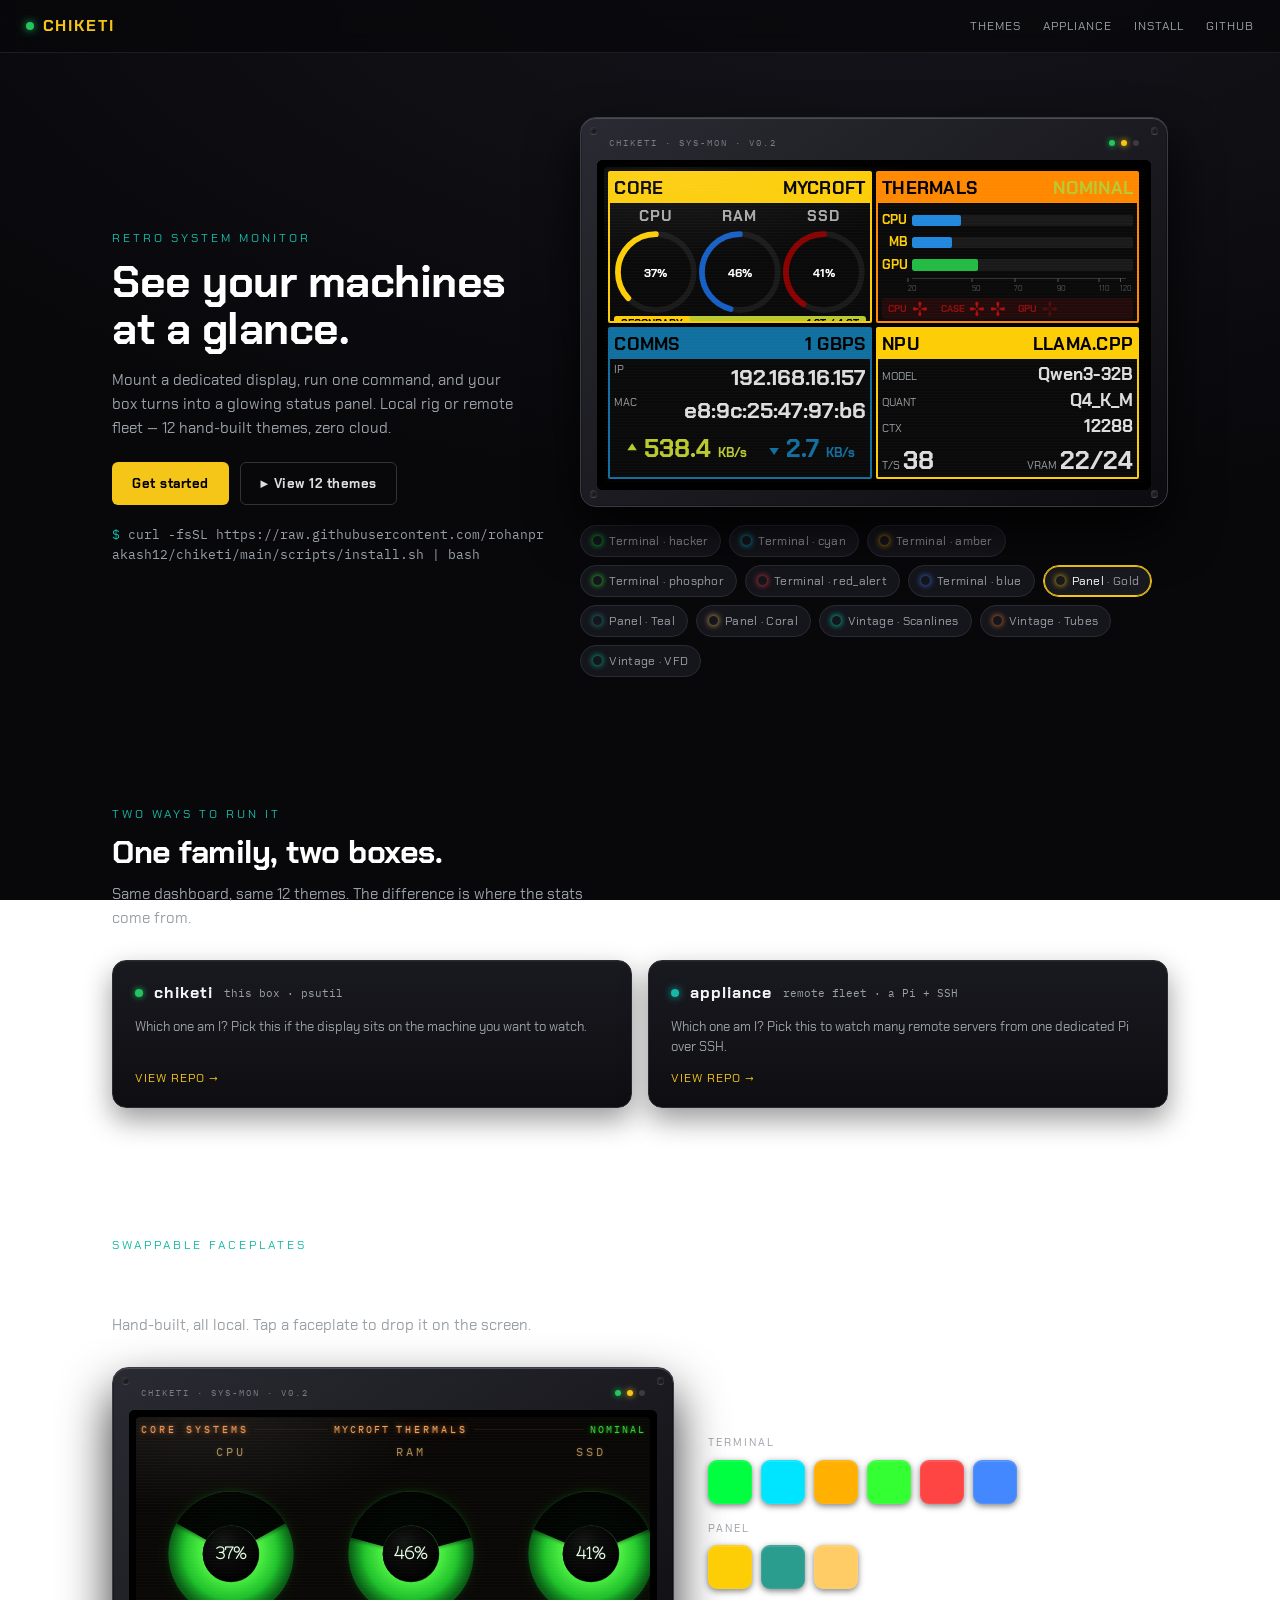
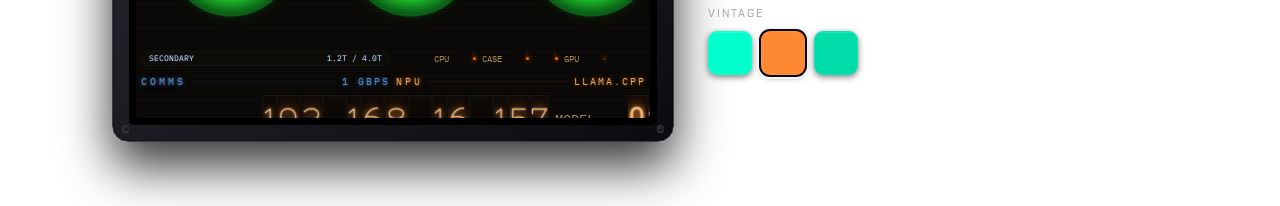
==== commit a872cd2a: "feat(site): theme gallery with faceplate switcher Co-Authored-By: Claude Opus 4.8 (1M context) <nore" ====
--- a/docs/site-dev.html
+++ b/docs/site-dev.html
@@ -123,42 +123,6 @@
     </div>
   </section>
 
-  <!-- ── what it shows ── -->
-  <section id="features" class="section features">
-    <div class="features__head">
-      <div class="eyebrow">What it shows</div>
-      <h2 class="section__title">Everything your box is doing.</h2>
-      <p class="section__lead">Live metrics on a glance-able screen, plus a few things you won't find on a plain monitor.</p>
-    </div>
-
-    <div class="features__grid">
-      <article class="feat feat--gold">
-        <h3 class="feat__title">CPU / GPU / mem / disk / net</h3>
-        <p class="feat__line">Cores, VRAM, throughput, capacity &mdash; with temps and animated fans.</p>
-      </article>
-      <article class="feat feat--teal">
-        <h3 class="feat__title">llama.cpp local LLM</h3>
-        <p class="feat__line">Watch your running model, quant, and context window at a glance.</p>
-      </article>
-      <article class="feat feat--gold">
-        <h3 class="feat__title">Claude Code usage</h3>
-        <p class="feat__line">Token totals, active agents, and a live usage sparkline.</p>
-      </article>
-      <article class="feat feat--teal">
-        <h3 class="feat__title">Kiosk mode</h3>
-        <p class="feat__line">Boots straight into a full-screen Chromium dashboard &mdash; no desktop.</p>
-      </article>
-      <article class="feat feat--gold">
-        <h3 class="feat__title">Phone control panel</h3>
-        <p class="feat__line">Switch themes and screens from your phone at <span class="mono">:7777</span>.</p>
-      </article>
-      <article class="feat feat--teal">
-        <h3 class="feat__title">Graceful degradation</h3>
-        <p class="feat__line">No GPU or sensors? Panels hide themselves instead of erroring out.</p>
-      </article>
-    </div>
-  </section>
-
 </div>
 <script src="site/data.js"></script>
 <script src="site/dashboard.js"></script>
--- a/docs/site/site.css
+++ b/docs/site/site.css
@@ -515,37 +515,6 @@
 }
 
 /* ============================================================
-   Task 9 — features grid
-   ============================================================ */
-.features__grid {
-  margin-top: 30px;
-  display: grid;
-  grid-template-columns: repeat(3, 1fr);
-  gap: 16px;
-}
-.feat {
-  background: linear-gradient(var(--panel-2), var(--bg-2));
-  border: 1px solid var(--line);
-  border-top: 4px solid var(--line);
-  border-radius: var(--radius-sm);
-  padding: 18px 18px 20px;
-  box-shadow: inset 0 1px 0 #ffffff08;
-}
-.feat--gold { border-top-color: var(--gold); }
-.feat--teal { border-top-color: var(--teal); }
-.feat__title {
-  font-size: 15px;
-  font-weight: 700;
-  color: var(--ink);
-}
-.feat__line {
-  margin-top: 8px;
-  font-size: 13px;
-  line-height: 1.55;
-  color: var(--ink-2);
-}
-
-/* ============================================================
    responsive (hero stacks; refined further in later tasks)
    ============================================================ */
 @media (max-width: 820px) {
@@ -559,9 +528,4 @@
 
   .family__grid { grid-template-columns: 1fr; }
   .gallery__body { grid-template-columns: 1fr; gap: 26px; }
-  .features__grid { grid-template-columns: 1fr 1fr; }
-}
-
-@media (max-width: 560px) {
-  .features__grid { grid-template-columns: 1fr; }
-}
+}
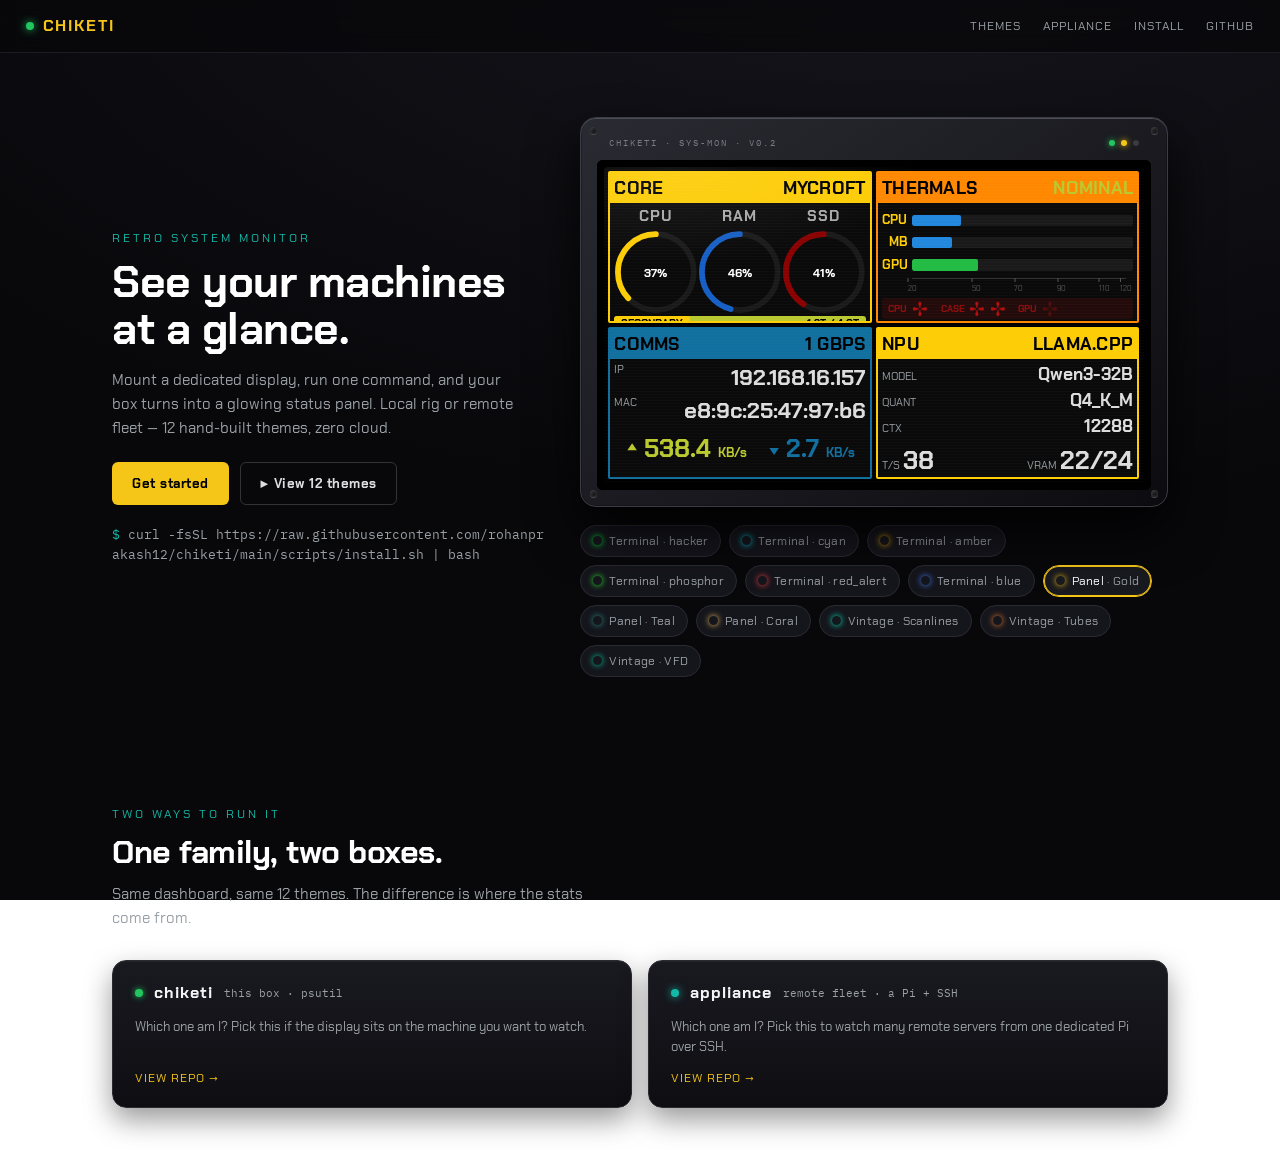
==== commit 0919dcff: "feat(site): product-family section Co-Authored-By: Claude Opus 4.8 (1M context) <noreply@anthropic.c" ====
--- a/docs/site-dev.html
+++ b/docs/site-dev.html
@@ -89,40 +89,6 @@
     </div>
   </section>
 
-  <!-- ── theme gallery ── -->
-  <section id="themes" class="section gallery">
-    <div class="gallery__head">
-      <div class="eyebrow">Swappable faceplates</div>
-      <h2 class="section__title">12 themes &middot; 3 families.</h2>
-      <p class="section__lead">Hand-built, all local. Tap a faceplate to drop it on the screen.</p>
-    </div>
-
-    <div class="gallery__body">
-      <div class="gallery-device">
-        <div class="chassis">
-          <span class="screw screw--tl" aria-hidden="true"></span>
-          <span class="screw screw--tr" aria-hidden="true"></span>
-          <span class="screw screw--bl" aria-hidden="true"></span>
-          <span class="screw screw--br" aria-hidden="true"></span>
-          <div class="bezel-strip">
-            <span class="bezel-brand mono">CHIKETI &middot; SYS-MON &middot; v0.2</span>
-            <span class="bezel-leds" aria-hidden="true">
-              <span class="led led--bezel led--green"></span>
-              <span class="led led--bezel led--gold"></span>
-              <span class="led led--bezel led--off"></span>
-            </span>
-          </div>
-          <div class="screen">
-            <div class="screen-frame"><div id="gallery-display" role="img" aria-label="Theme gallery dashboard preview"></div></div>
-            <div class="glass" aria-hidden="true"></div>
-          </div>
-        </div>
-      </div>
-
-      <div class="swatches" role="group" aria-label="Choose a dashboard theme"><!-- swatches injected by site.js --></div>
-    </div>
-  </section>
-
 </div>
 <script src="site/data.js"></script>
 <script src="site/dashboard.js"></script>
--- a/docs/site/site.css
+++ b/docs/site/site.css
@@ -454,67 +454,6 @@
 }
 
 /* ============================================================
-   Task 8 — theme gallery
-   ============================================================ */
-.gallery__body {
-  margin-top: 30px;
-  display: grid;
-  grid-template-columns: 1.1fr 0.9fr;
-  gap: 34px;
-  align-items: center;
-}
-.gallery-device { min-width: 0; }
-.gallery-device .screen .screen-frame > #gallery-display {
-  width: 100%;
-  height: 100%;
-}
-
-.swatches {
-  display: flex;
-  flex-direction: column;
-  gap: 16px;
-}
-.swatch-group__label {
-  font-size: 11px;
-  letter-spacing: 2px;
-  text-transform: uppercase;
-  color: var(--ink-2);
-  margin-bottom: 9px;
-}
-.swatch-group__row {
-  display: flex;
-  flex-wrap: wrap;
-  gap: 9px;
-}
-.swatch {
-  position: relative;
-  width: 44px;
-  height: 44px;
-  min-width: 44px;
-  min-height: 44px;
-  border-radius: 9px;
-  border: 1px solid #ffffff14;
-  cursor: pointer;
-  padding: 0;
-  box-shadow: inset 0 1px 0 #ffffff22, 0 2px 6px #00000080;
-  transition: transform 0.14s ease, box-shadow 0.16s ease;
-}
-.swatch:hover { transform: translateY(-2px); }
-.swatch.active {
-  box-shadow: 0 0 0 2px var(--bg), 0 0 0 4px var(--ink), 0 2px 6px #00000080;
-}
-.swatch__name {
-  position: absolute;
-  inset: auto 0 -18px 0;
-  font-size: 9px;
-  letter-spacing: 0.4px;
-  color: var(--ink-2);
-  text-align: center;
-  white-space: nowrap;
-  opacity: 0;
-}
-
-/* ============================================================
    responsive (hero stacks; refined further in later tasks)
    ============================================================ */
 @media (max-width: 820px) {
@@ -527,5 +466,4 @@
   .section { padding: 44px 18px; }
 
   .family__grid { grid-template-columns: 1fr; }
-  .gallery__body { grid-template-columns: 1fr; gap: 26px; }
-}
+}
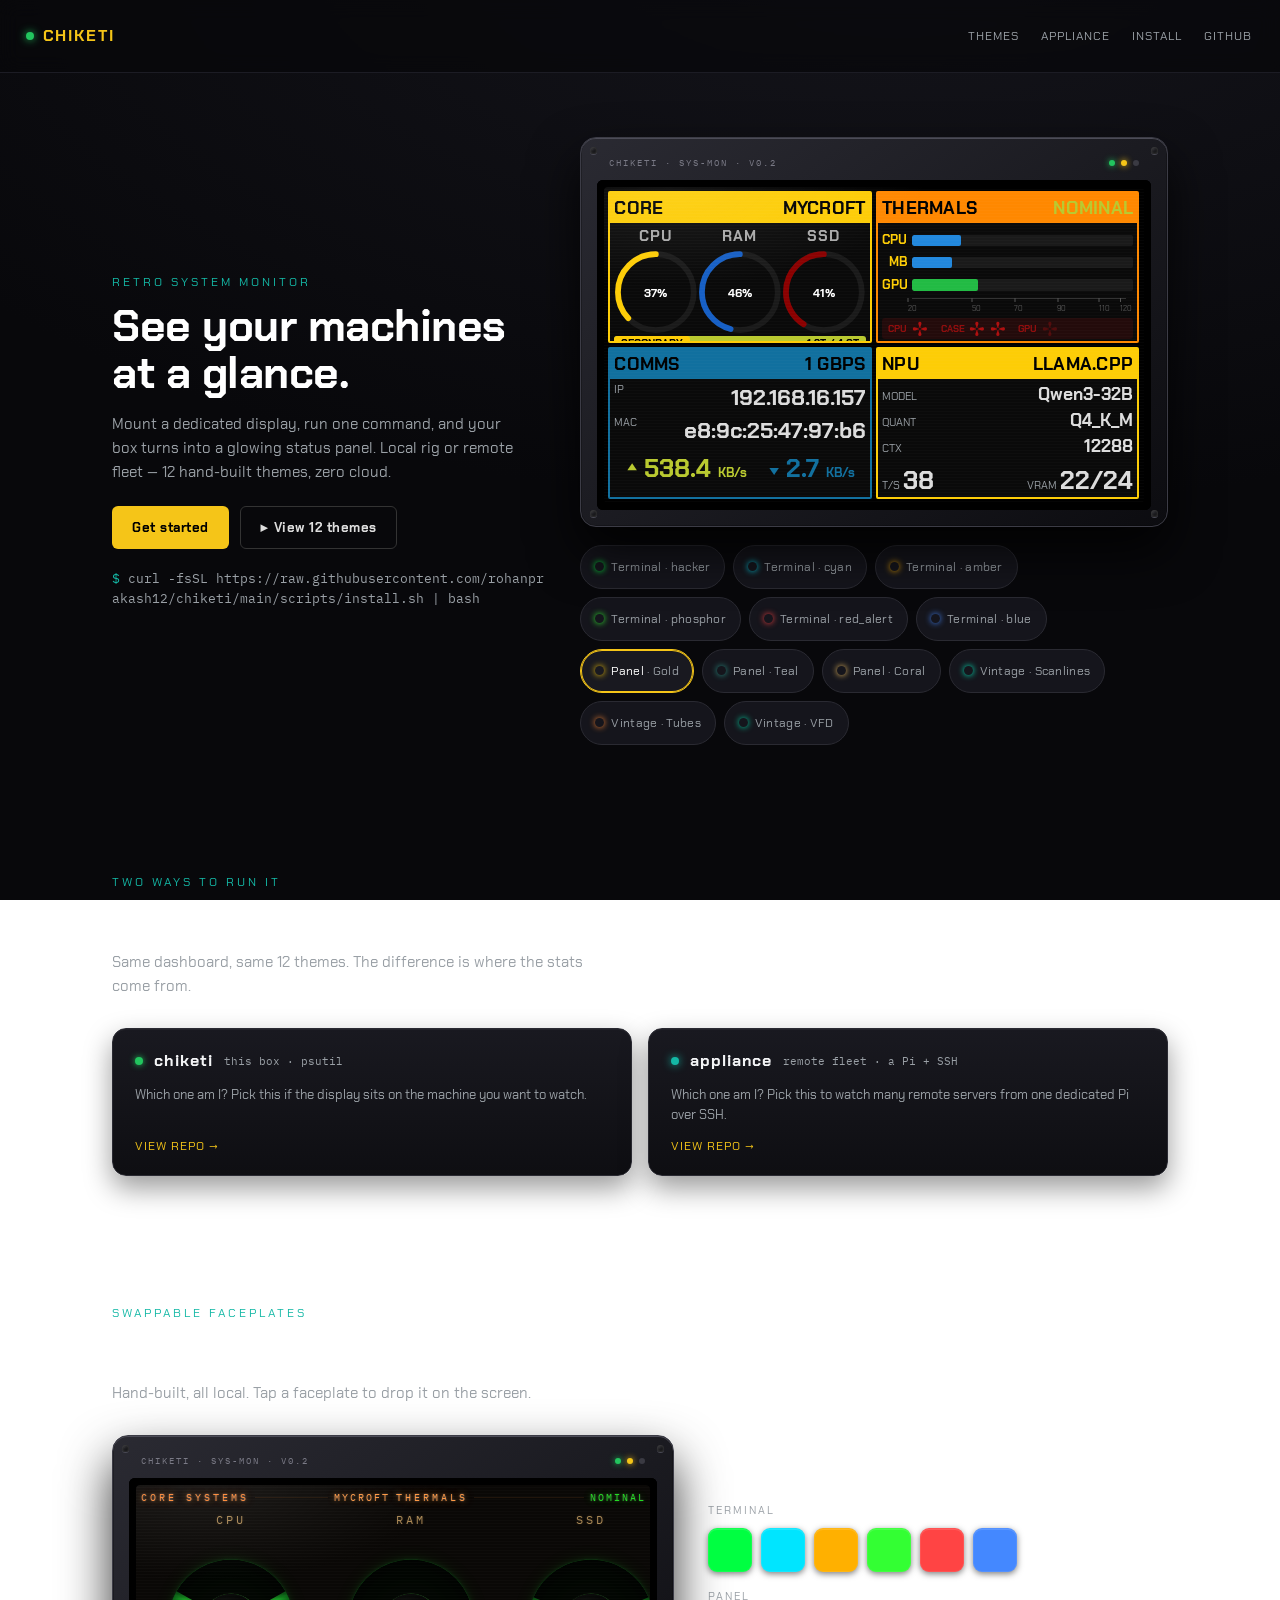
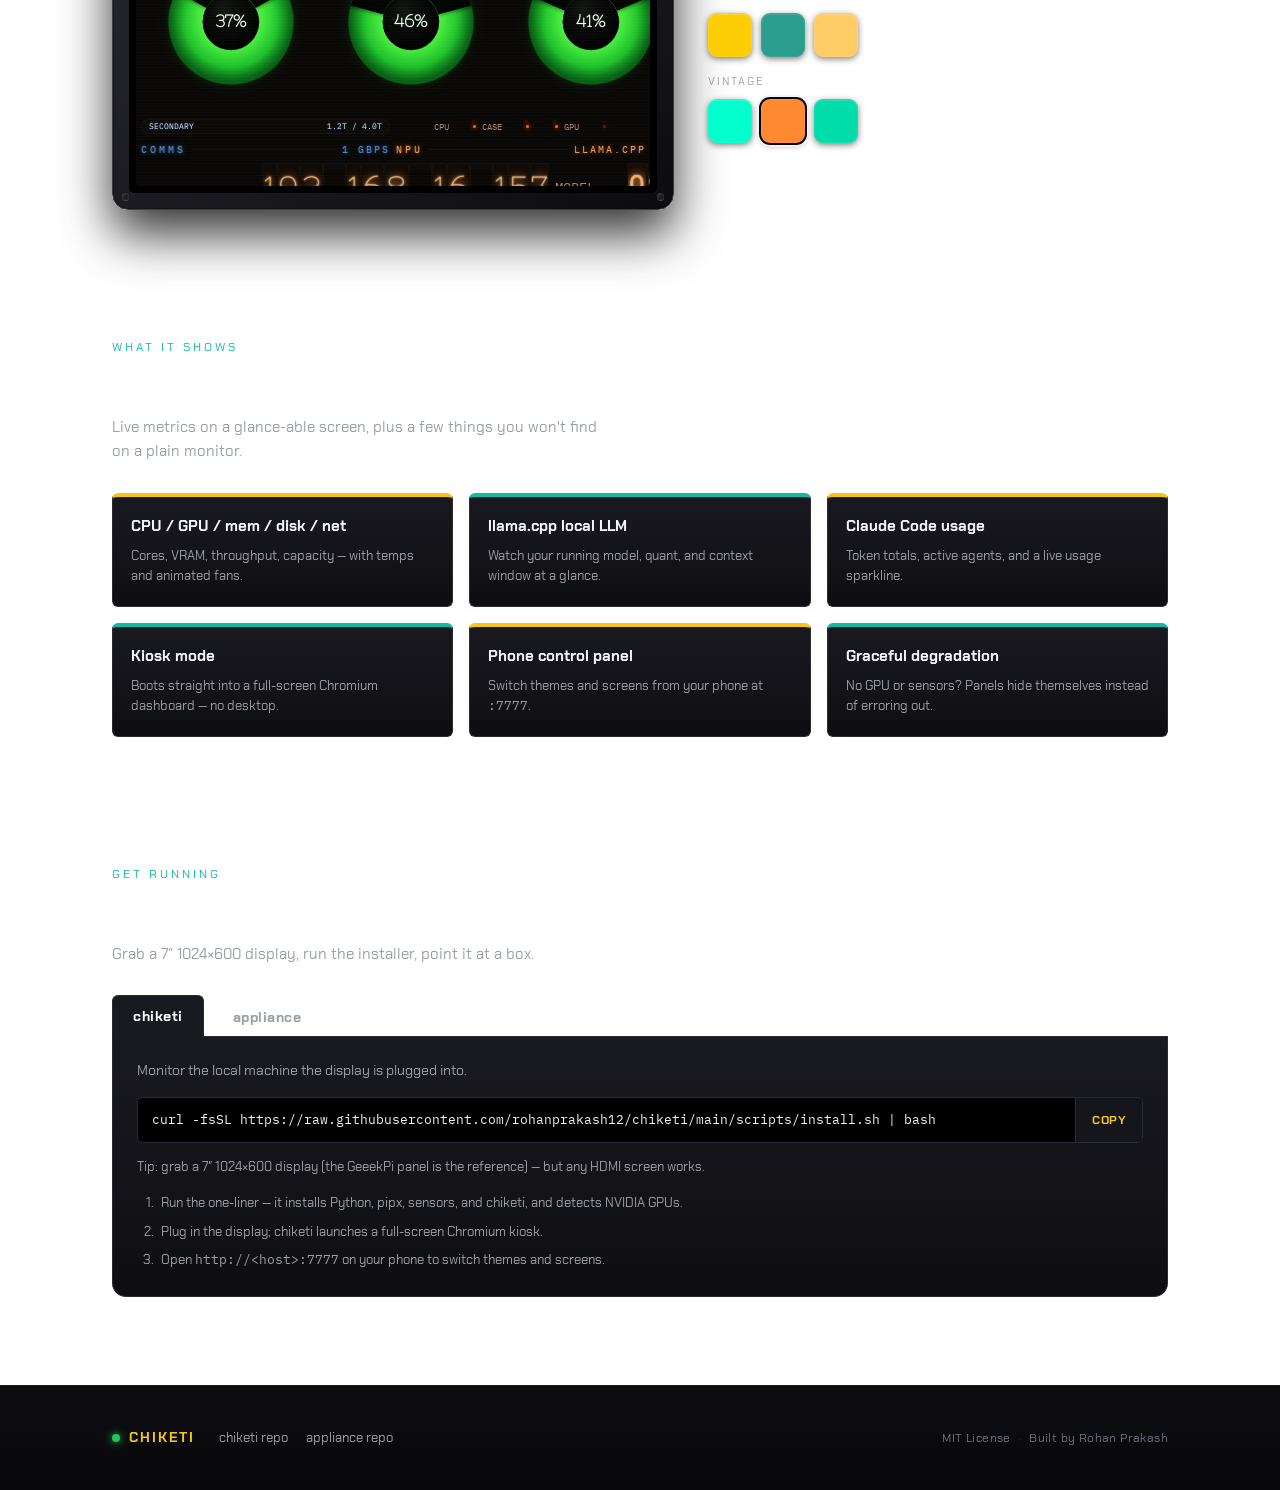
==== commit b5a1c68a: "feat(site): footer, responsive layout, a11y (mobile nav, tap targets, scroll-margin)" ====
--- a/docs/site-dev.html
+++ b/docs/site-dev.html
@@ -23,7 +23,7 @@
   <section id="hero" class="section">
     <div class="hero-copy">
       <div class="eyebrow">Retro system monitor</div>
-      <h1>See your machines<br>at a glance.</h1>
+      <h1>See your machines<br class="h1-break"> at a glance.</h1>
       <p class="hero-sub">Mount a dedicated display, run one command, and your box turns into a glowing status panel. Local rig or remote fleet — 12 hand-built themes, zero cloud.</p>
       <div class="hero-cta">
         <a class="btn btn--primary" href="#install">Get started</a>
@@ -89,6 +89,137 @@
     </div>
   </section>
 
+  <!-- ── theme gallery ── -->
+  <section id="themes" class="section gallery">
+    <div class="gallery__head">
+      <div class="eyebrow">Swappable faceplates</div>
+      <h2 class="section__title">12 themes &middot; 3 families.</h2>
+      <p class="section__lead">Hand-built, all local. Tap a faceplate to drop it on the screen.</p>
+    </div>
+
+    <div class="gallery__body">
+      <div class="gallery-device">
+        <div class="chassis">
+          <span class="screw screw--tl" aria-hidden="true"></span>
+          <span class="screw screw--tr" aria-hidden="true"></span>
+          <span class="screw screw--bl" aria-hidden="true"></span>
+          <span class="screw screw--br" aria-hidden="true"></span>
+          <div class="bezel-strip">
+            <span class="bezel-brand mono">CHIKETI &middot; SYS-MON &middot; v0.2</span>
+            <span class="bezel-leds" aria-hidden="true">
+              <span class="led led--bezel led--green"></span>
+              <span class="led led--bezel led--gold"></span>
+              <span class="led led--bezel led--off"></span>
+            </span>
+          </div>
+          <div class="screen">
+            <div class="screen-frame"><div id="gallery-display" role="img" aria-label="Theme gallery dashboard preview"></div></div>
+            <div class="glass" aria-hidden="true"></div>
+          </div>
+        </div>
+      </div>
+
+      <div class="swatches" role="group" aria-label="Choose a dashboard theme"><!-- swatches injected by site.js --></div>
+    </div>
+  </section>
+
+  <!-- ── what it shows ── -->
+  <section id="features" class="section features">
+    <div class="features__head">
+      <div class="eyebrow">What it shows</div>
+      <h2 class="section__title">Everything your box is doing.</h2>
+      <p class="section__lead">Live metrics on a glance-able screen, plus a few things you won't find on a plain monitor.</p>
+    </div>
+
+    <div class="features__grid">
+      <article class="feat feat--gold">
+        <h3 class="feat__title">CPU / GPU / mem / disk / net</h3>
+        <p class="feat__line">Cores, VRAM, throughput, capacity &mdash; with temps and animated fans.</p>
+      </article>
+      <article class="feat feat--teal">
+        <h3 class="feat__title">llama.cpp local LLM</h3>
+        <p class="feat__line">Watch your running model, quant, and context window at a glance.</p>
+      </article>
+      <article class="feat feat--gold">
+        <h3 class="feat__title">Claude Code usage</h3>
+        <p class="feat__line">Token totals, active agents, and a live usage sparkline.</p>
+      </article>
+      <article class="feat feat--teal">
+        <h3 class="feat__title">Kiosk mode</h3>
+        <p class="feat__line">Boots straight into a full-screen Chromium dashboard &mdash; no desktop.</p>
+      </article>
+      <article class="feat feat--gold">
+        <h3 class="feat__title">Phone control panel</h3>
+        <p class="feat__line">Switch themes and screens from your phone at <span class="mono">:7777</span>.</p>
+      </article>
+      <article class="feat feat--teal">
+        <h3 class="feat__title">Graceful degradation</h3>
+        <p class="feat__line">No GPU or sensors? Panels hide themselves instead of erroring out.</p>
+      </article>
+    </div>
+  </section>
+
+  <!-- ── install ── -->
+  <section id="install" class="section install">
+    <div class="install__head">
+      <div class="eyebrow">Get running</div>
+      <h2 class="section__title">One command, then a screen.</h2>
+      <p class="section__lead">Grab a 7&Prime; 1024&times;600 display, run the installer, point it at a box.</p>
+    </div>
+
+    <div class="tabs" role="tablist" aria-label="Choose what to install">
+      <button class="tab active" role="tab" id="tab-chiketi" aria-selected="true" aria-controls="panel-chiketi" data-panel="panel-chiketi" type="button">chiketi</button>
+      <button class="tab" role="tab" id="tab-appliance" aria-selected="false" aria-controls="panel-appliance" data-panel="panel-appliance" type="button" tabindex="-1">appliance</button>
+    </div>
+
+    <div class="tab-panel" id="panel-chiketi" role="tabpanel" aria-labelledby="tab-chiketi" tabindex="0">
+      <p class="tab-panel__lead">Monitor the local machine the display is plugged into.</p>
+      <div class="cmd">
+        <code class="cmd__code mono">curl -fsSL https://raw.githubusercontent.com/rohanprakash12/chiketi/main/scripts/install.sh | bash</code>
+        <button class="cmd__copy" type="button" data-copy="curl -fsSL https://raw.githubusercontent.com/rohanprakash12/chiketi/main/scripts/install.sh | bash">Copy</button>
+      </div>
+      <p class="nudge">Tip: grab a 7&Prime; 1024&times;600 display (the GeeekPi panel is the reference) &mdash; but any HDMI screen works.</p>
+      <ol class="steps">
+        <li>Run the one-liner &mdash; it installs Python, pipx, sensors, and chiketi, and detects NVIDIA GPUs.</li>
+        <li>Plug in the display; chiketi launches a full-screen Chromium kiosk.</li>
+        <li>Open <span class="mono">http://&lt;host&gt;:7777</span> on your phone to switch themes and screens.</li>
+      </ol>
+    </div>
+
+    <div class="tab-panel" id="panel-appliance" role="tabpanel" aria-labelledby="tab-appliance" tabindex="0" hidden>
+      <p class="tab-panel__lead">Run on a Raspberry Pi and watch remote servers over SSH &mdash; nothing to install on them.</p>
+      <div class="cmd">
+        <code class="cmd__code mono">curl -fsSL https://raw.githubusercontent.com/rohanprakash12/chiketi-appliance/main/scripts/install.sh | bash</code>
+        <button class="cmd__copy" type="button" data-copy="curl -fsSL https://raw.githubusercontent.com/rohanprakash12/chiketi-appliance/main/scripts/install.sh | bash">Copy</button>
+      </div>
+      <p class="nudge">Tip: grab a 7&Prime; 1024&times;600 display for the Pi &mdash; the dashboard renders on its HDMI out.</p>
+      <ol class="steps">
+        <li>Run the one-liner on a Raspberry Pi (or any Debian/Ubuntu box).</li>
+        <li>Run <span class="mono">chiketi-appliance</span>; a browser setup wizard opens on port 7777.</li>
+        <li>Add servers, drop in an SSH key, pick a theme &mdash; then start monitoring.</li>
+      </ol>
+    </div>
+  </section>
+
+  <!-- ── footer ── -->
+  <footer class="site-footer">
+    <div class="footer__inner">
+      <div class="footer__brand">
+        <span class="led" aria-hidden="true"></span>
+        <span class="footer__wordmark">CHIKETI</span>
+      </div>
+      <nav class="footer__links" aria-label="Footer">
+        <a href="https://github.com/rohanprakash12/chiketi" aria-label="chiketi repository on GitHub">chiketi repo</a>
+        <a href="https://github.com/rohanprakash12/chiketi-appliance" aria-label="chiketi-appliance repository on GitHub">appliance repo</a>
+      </nav>
+      <div class="footer__meta">
+        <span class="footer__license">MIT License</span>
+        <span class="footer__sep" aria-hidden="true">&middot;</span>
+        <span class="footer__by">Built by Rohan Prakash</span>
+      </div>
+    </div>
+  </footer>
+
 </div>
 <script src="site/data.js"></script>
 <script src="site/dashboard.js"></script>
--- a/docs/site/site.css
+++ b/docs/site/site.css
@@ -74,6 +74,11 @@
   padding: 64px 22px;
 }
 
+/* anchored sections clear the 53px sticky nav when jumped to (item 4) */
+section[id] {
+  scroll-margin-top: 68px;
+}
+
 /* ---- utility ---- */
 .mono { font-family: var(--font-mono); }
 
@@ -143,12 +148,20 @@
 .nav__links {
   display: flex;
   align-items: center;
-  gap: 22px;
+  flex-wrap: wrap;
+  justify-content: flex-end;
+  gap: 4px 18px;
+  min-width: 0;
 }
 .nav__links a {
+  display: inline-flex;
+  align-items: center;
+  min-height: 44px;          /* ≥44px tap target (item 2) */
+  padding: 2px 2px;
   font-size: 12px;
   letter-spacing: 1px;
   text-transform: uppercase;
+  white-space: nowrap;
   color: var(--ink-2);
   transition: color 0.18s ease;
 }
@@ -200,11 +213,12 @@
 
 .hero-copy h1 {
   margin-top: 12px;
-  font-size: 44px;
+  font-size: clamp(30px, 7.5vw, 44px);
   font-weight: 700;
   line-height: 1.05;
   color: var(--ink-strong);
   letter-spacing: -0.5px;
+  overflow-wrap: break-word;
 }
 
 .hero-copy .hero-sub {
@@ -336,7 +350,8 @@
   display: inline-flex;
   align-items: center;
   gap: 7px;
-  padding: 7px 12px;
+  min-height: 44px;          /* ≥44px tap target (item 2) */
+  padding: 7px 14px;
   border-radius: 999px;
   background: var(--panel);
   border: 1px solid var(--line);
@@ -454,6 +469,256 @@
 }
 
 /* ============================================================
+   Task 8 — theme gallery
+   ============================================================ */
+.gallery__body {
+  margin-top: 30px;
+  display: grid;
+  grid-template-columns: 1.1fr 0.9fr;
+  gap: 34px;
+  align-items: center;
+}
+.gallery-device { min-width: 0; }
+.gallery-device .screen .screen-frame > #gallery-display {
+  width: 100%;
+  height: 100%;
+}
+
+.swatches {
+  display: flex;
+  flex-direction: column;
+  gap: 16px;
+}
+.swatch-group__label {
+  font-size: 11px;
+  letter-spacing: 2px;
+  text-transform: uppercase;
+  color: var(--ink-2);
+  margin-bottom: 9px;
+}
+.swatch-group__row {
+  display: flex;
+  flex-wrap: wrap;
+  gap: 9px;
+}
+.swatch {
+  position: relative;
+  width: 44px;
+  height: 44px;
+  min-width: 44px;
+  min-height: 44px;
+  border-radius: 9px;
+  border: 1px solid #ffffff14;
+  cursor: pointer;
+  padding: 0;
+  box-shadow: inset 0 1px 0 #ffffff22, 0 2px 6px #00000080;
+  transition: transform 0.14s ease, box-shadow 0.16s ease;
+}
+.swatch:hover { transform: translateY(-2px); }
+.swatch.active {
+  box-shadow: 0 0 0 2px var(--bg), 0 0 0 4px var(--ink), 0 2px 6px #00000080;
+}
+.swatch__name {
+  position: absolute;
+  inset: auto 0 -18px 0;
+  font-size: 9px;
+  letter-spacing: 0.4px;
+  color: var(--ink-2);
+  text-align: center;
+  white-space: nowrap;
+  opacity: 0;
+}
+
+/* ============================================================
+   Task 9 — features grid
+   ============================================================ */
+.features__grid {
+  margin-top: 30px;
+  display: grid;
+  grid-template-columns: repeat(3, 1fr);
+  gap: 16px;
+}
+.feat {
+  background: linear-gradient(var(--panel-2), var(--bg-2));
+  border: 1px solid var(--line);
+  border-top: 4px solid var(--line);
+  border-radius: var(--radius-sm);
+  padding: 18px 18px 20px;
+  box-shadow: inset 0 1px 0 #ffffff08;
+}
+.feat--gold { border-top-color: var(--gold); }
+.feat--teal { border-top-color: var(--teal); }
+.feat__title {
+  font-size: 15px;
+  font-weight: 700;
+  color: var(--ink);
+}
+.feat__line {
+  margin-top: 8px;
+  font-size: 13px;
+  line-height: 1.55;
+  color: var(--ink-2);
+}
+
+/* ============================================================
+   Task 10 — tabbed install
+   ============================================================ */
+.tabs {
+  margin-top: 28px;
+  display: flex;
+  gap: 8px;
+  border-bottom: 1px solid var(--line);
+}
+.tab {
+  appearance: none;
+  background: transparent;
+  border: 1px solid transparent;
+  border-bottom: none;
+  border-radius: var(--radius-sm) var(--radius-sm) 0 0;
+  padding: 11px 20px;
+  font-family: var(--font-display);
+  font-size: 14px;
+  font-weight: 700;
+  letter-spacing: 0.5px;
+  color: var(--ink-2);
+  cursor: pointer;
+  transform: translateY(1px);
+  transition: color 0.16s ease, background 0.16s ease;
+}
+.tab:hover { color: var(--ink); }
+.tab.active {
+  color: var(--ink-strong);
+  background: var(--panel-2);
+  border-color: var(--line);
+  border-bottom: 1px solid var(--panel-2);
+}
+
+.tab-panel {
+  background: linear-gradient(var(--panel-2), var(--bg-2));
+  border: 1px solid var(--line);
+  border-top: none;
+  border-radius: 0 0 var(--radius) var(--radius);
+  padding: 22px 24px 26px;
+}
+.tab-panel__lead {
+  color: var(--ink-2);
+  font-size: 14px;
+  line-height: 1.6;
+}
+.cmd {
+  margin-top: 16px;
+  display: flex;
+  align-items: stretch;
+  gap: 0;
+  background: #000;
+  border: 1px solid var(--line);
+  border-radius: var(--radius-sm);
+  overflow: hidden;
+}
+.cmd__code {
+  flex: 1 1 auto;
+  min-width: 0;
+  padding: 12px 14px;
+  font-size: 13px;
+  color: var(--ink);
+  overflow-x: auto;
+  white-space: nowrap;
+  display: flex;
+  align-items: center;
+}
+.cmd__copy {
+  flex: 0 0 auto;
+  appearance: none;
+  border: none;
+  border-left: 1px solid var(--line);
+  background: var(--panel);
+  color: var(--gold);
+  font-family: var(--font-display);
+  font-size: 12px;
+  font-weight: 700;
+  letter-spacing: 0.5px;
+  text-transform: uppercase;
+  padding: 0 16px;
+  cursor: pointer;
+  transition: background 0.16s ease, color 0.16s ease;
+}
+.cmd__copy:hover { background: var(--panel-2); }
+.cmd__copy.copied { color: var(--green); }
+
+.nudge {
+  margin-top: 14px;
+  font-size: 13px;
+  color: var(--ink-2);
+  line-height: 1.55;
+}
+.steps {
+  margin: 16px 0 0;
+  padding-left: 20px;
+  display: flex;
+  flex-direction: column;
+  gap: 9px;
+  color: var(--ink-2);
+  font-size: 13px;
+  line-height: 1.5;
+}
+.steps li { padding-left: 4px; }
+
+/* ============================================================
+   Task 11 — footer
+   ============================================================ */
+.site-footer {
+  border-top: 1px solid var(--line-2);
+  background: linear-gradient(180deg, var(--bg-2), var(--bg));
+  margin-top: 24px;
+}
+.footer__inner {
+  max-width: var(--maxw);
+  margin: 0 auto;
+  padding: 30px 22px;
+  display: flex;
+  flex-wrap: wrap;
+  align-items: center;
+  gap: 14px 24px;
+}
+.footer__brand {
+  display: flex;
+  align-items: center;
+  gap: 9px;
+}
+.footer__wordmark {
+  color: var(--gold);
+  font-weight: 700;
+  letter-spacing: 2px;
+  font-size: 14px;
+}
+.footer__links {
+  display: flex;
+  flex-wrap: wrap;
+  gap: 4px 18px;
+}
+.footer__links a {
+  display: inline-flex;
+  align-items: center;
+  min-height: 44px;          /* ≥44px tap target (item 2) */
+  font-size: 13px;
+  color: var(--ink-2);
+  transition: color 0.18s ease;
+}
+.footer__links a:hover,
+.footer__links a:focus-visible { color: var(--gold); }
+.footer__meta {
+  margin-left: auto;
+  display: flex;
+  flex-wrap: wrap;
+  align-items: center;
+  gap: 8px;
+  font-size: 12px;
+  letter-spacing: 0.4px;
+  color: var(--ink-3);
+}
+.footer__sep { color: var(--line); }
+
+/* ============================================================
    responsive (hero stacks; refined further in later tasks)
    ============================================================ */
 @media (max-width: 820px) {
@@ -461,9 +726,37 @@
     grid-template-columns: 1fr;
     gap: 26px;
   }
-  .hero-copy h1 { font-size: 34px; }
-  .nav__links { gap: 14px; }
+  .nav__links { gap: 4px 14px; }
   .section { padding: 44px 18px; }
 
   .family__grid { grid-template-columns: 1fr; }
-}
+  .gallery__body { grid-template-columns: 1fr; gap: 26px; }
+  .features__grid { grid-template-columns: 1fr 1fr; }
+
+  /* footer stacks; meta no longer pushed to the right */
+  .footer__meta { margin-left: 0; }
+}
+
+@media (max-width: 560px) {
+  .features__grid { grid-template-columns: 1fr; }
+  /* drop the hard line-break so the headline can reflow without overflowing */
+  .h1-break { display: none; }
+  /* chassis breathes less so it never forces horizontal scroll */
+  .chassis { padding: 12px; }
+  .bezel-strip { padding: 2px 8px 8px; }
+}
+
+/* very small phones (320–390px): tighten nav + scroll-margin (item 1,3,4,5) */
+@media (max-width: 430px) {
+  .nav { padding: 12px 16px; gap: 8px 12px; }
+  .nav__links { gap: 2px 12px; }
+  .nav__links a { font-size: 11px; letter-spacing: 0.5px; }
+  section[id] { scroll-margin-top: 60px; }
+
+  .section { padding: 40px 16px; }
+  .hero-copy .hero-sub,
+  .section__lead { font-size: 14px; }
+  .hero-install { font-size: 12px; }
+
+  .swatch-group__row { gap: 8px; }
+}
